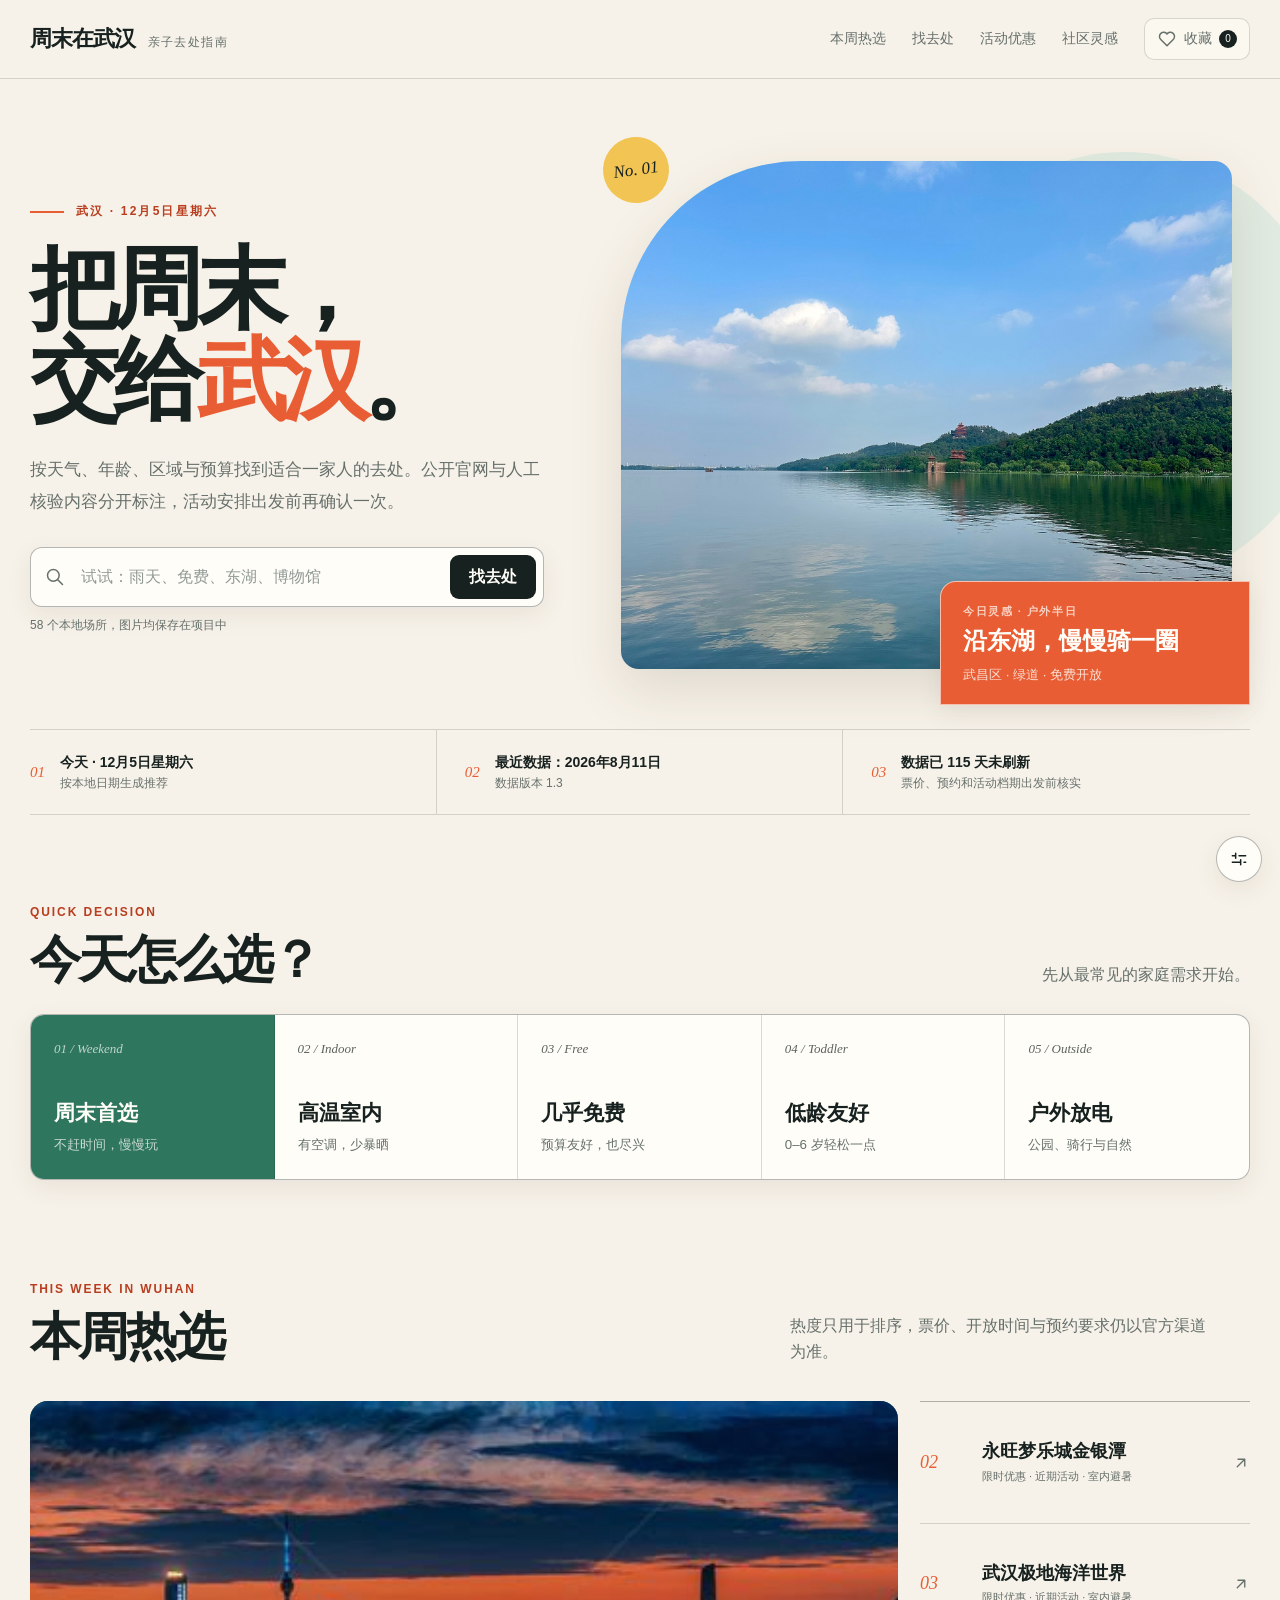
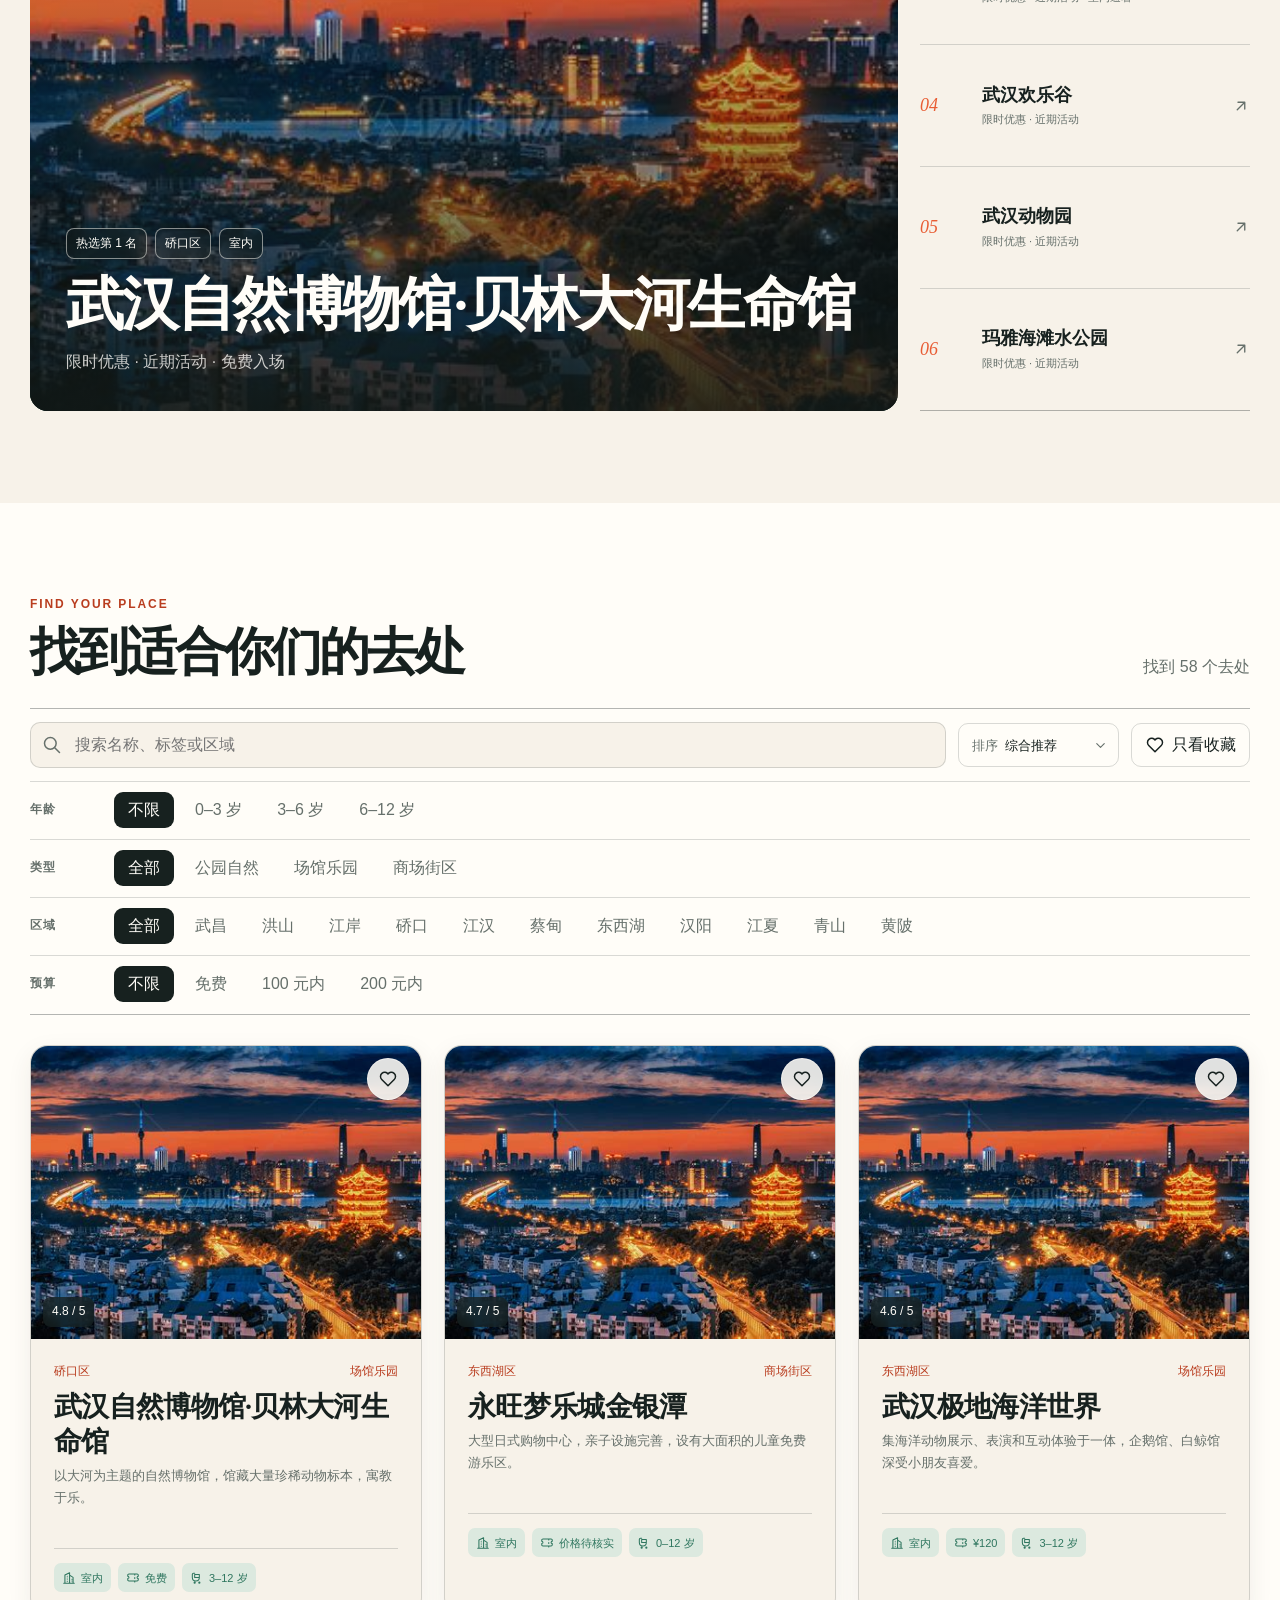
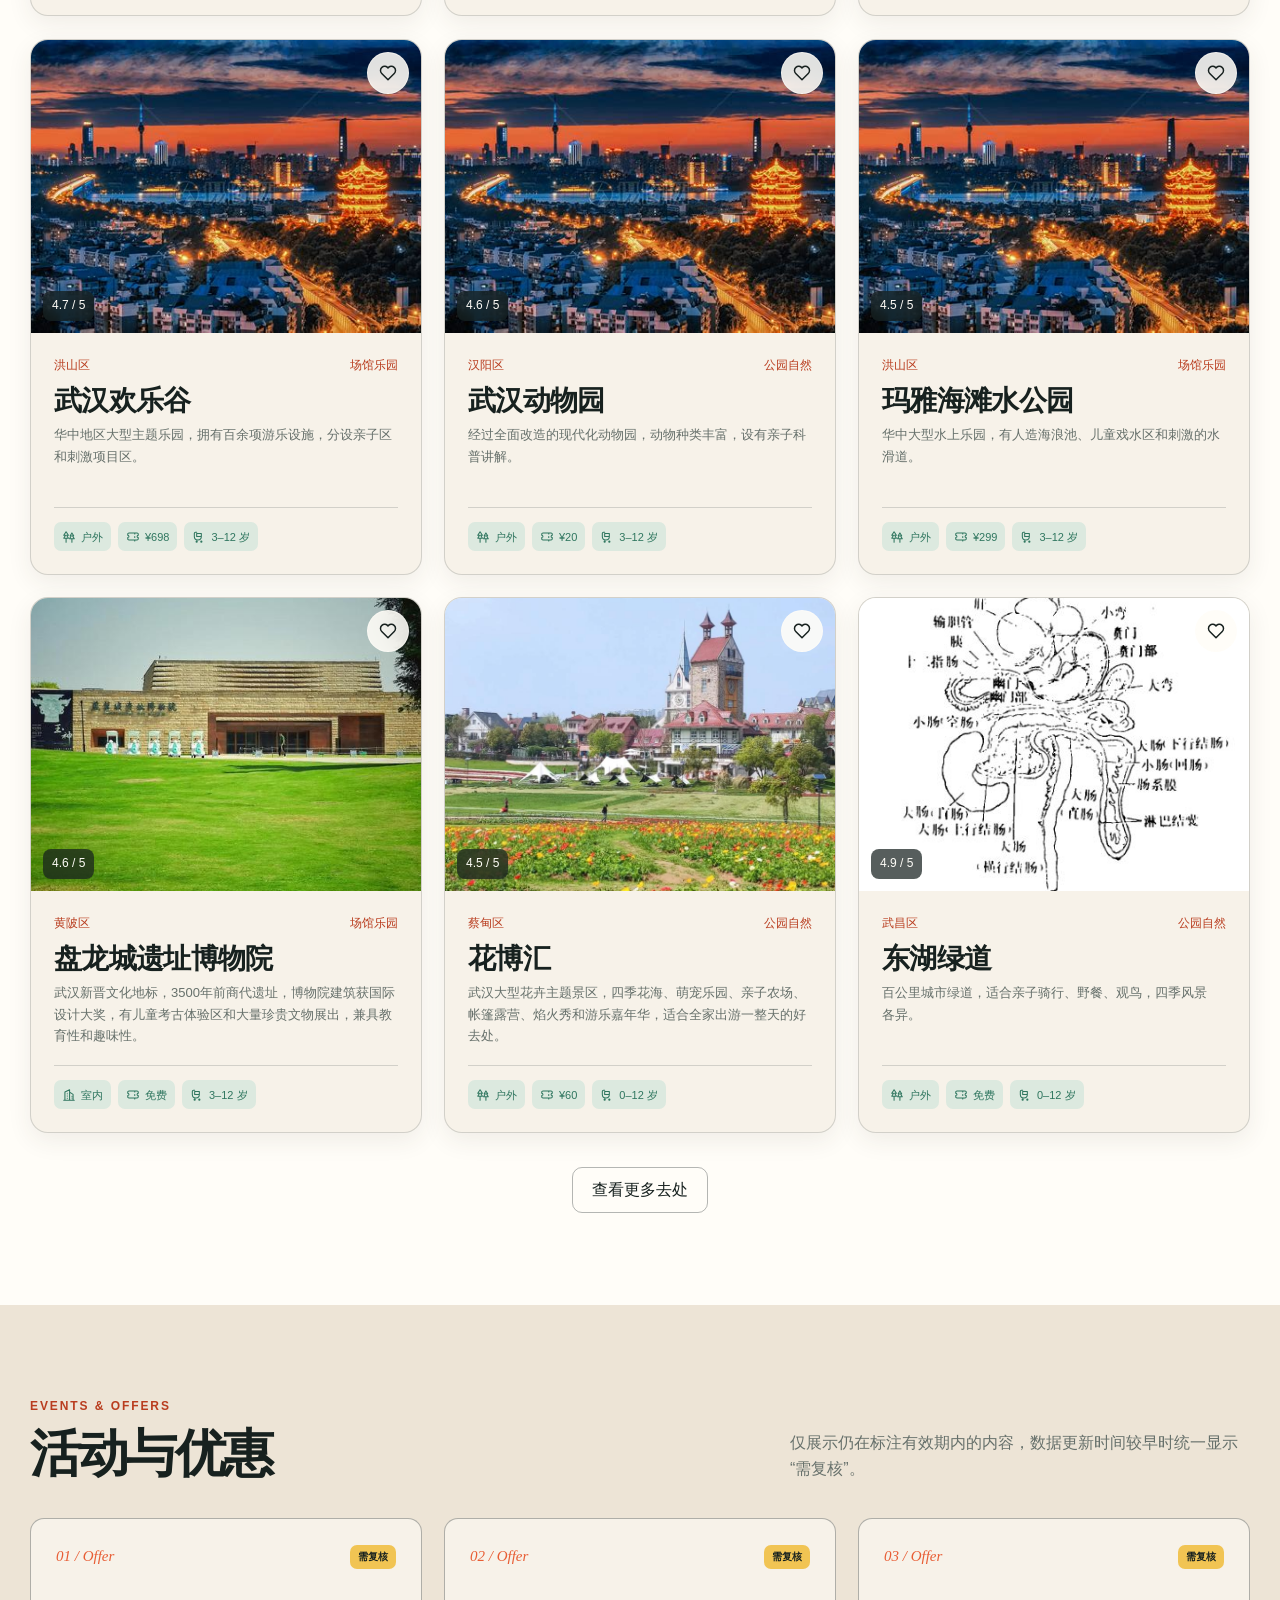
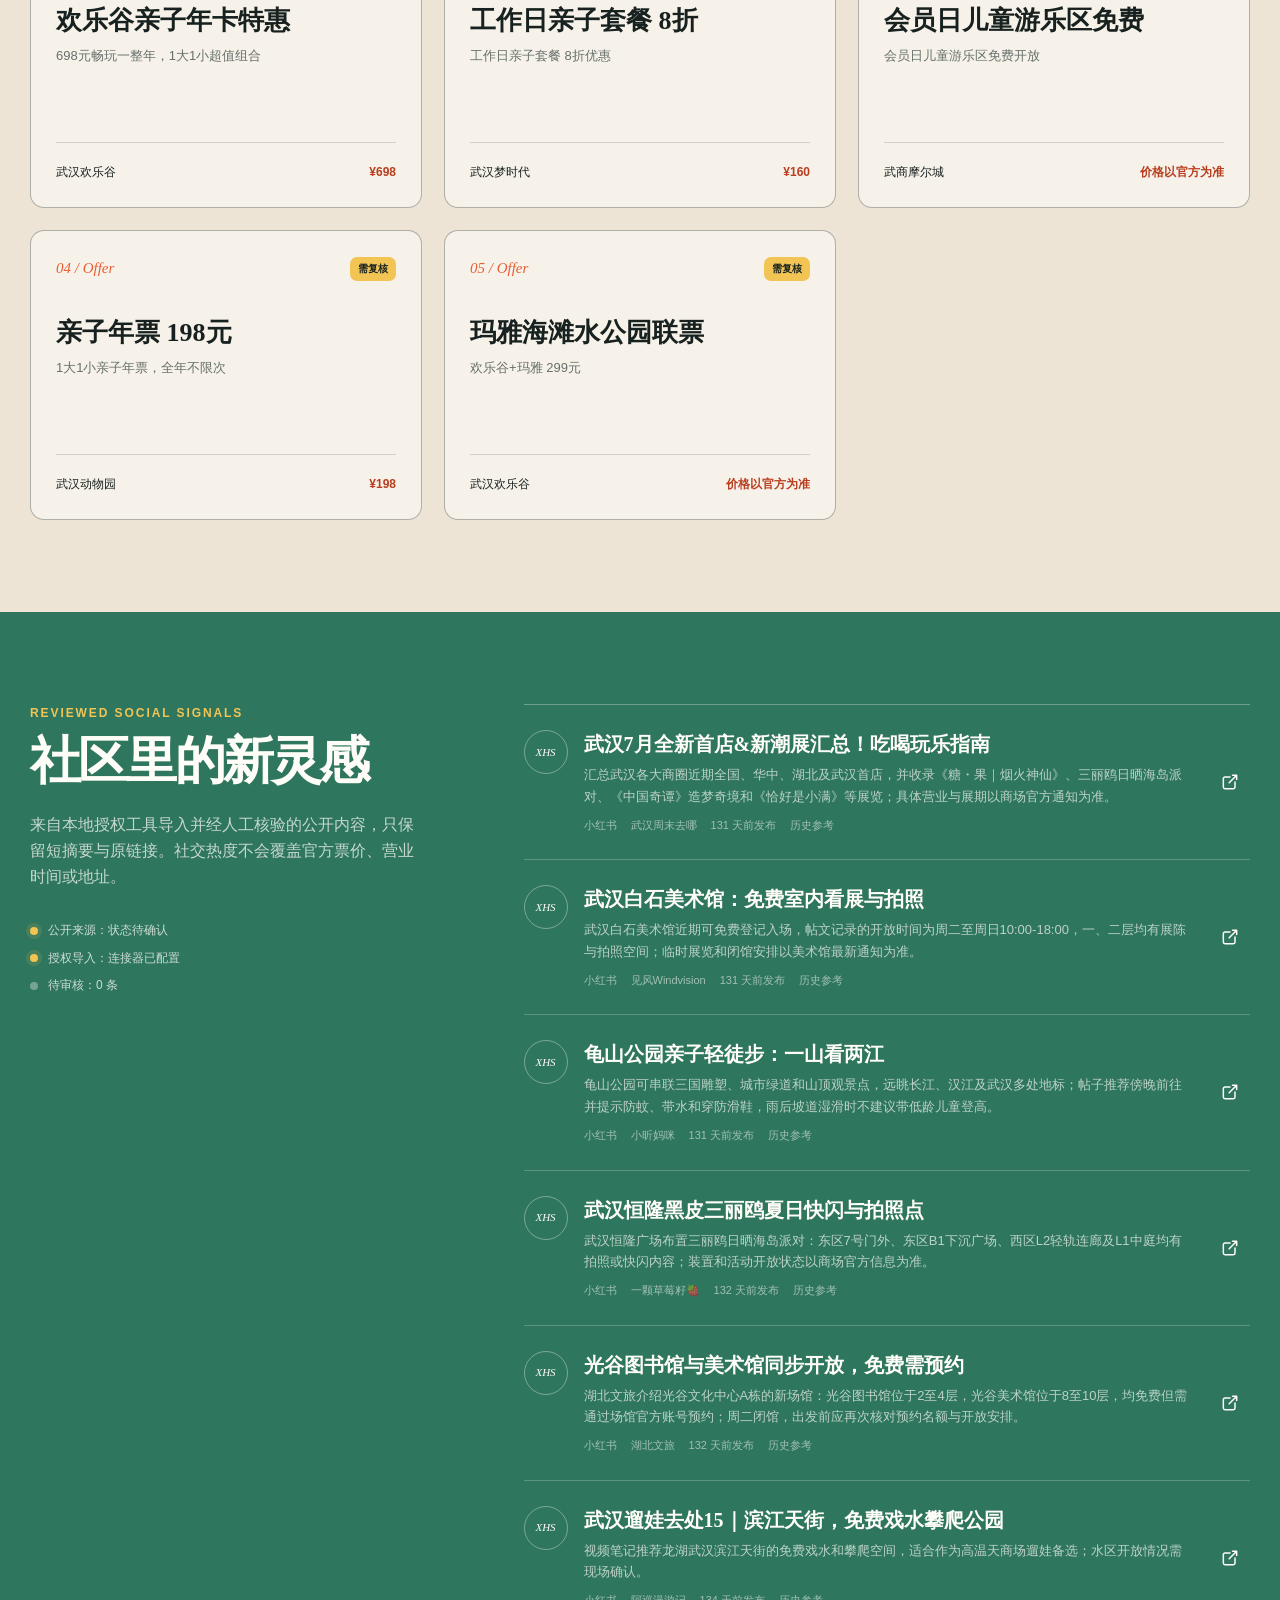
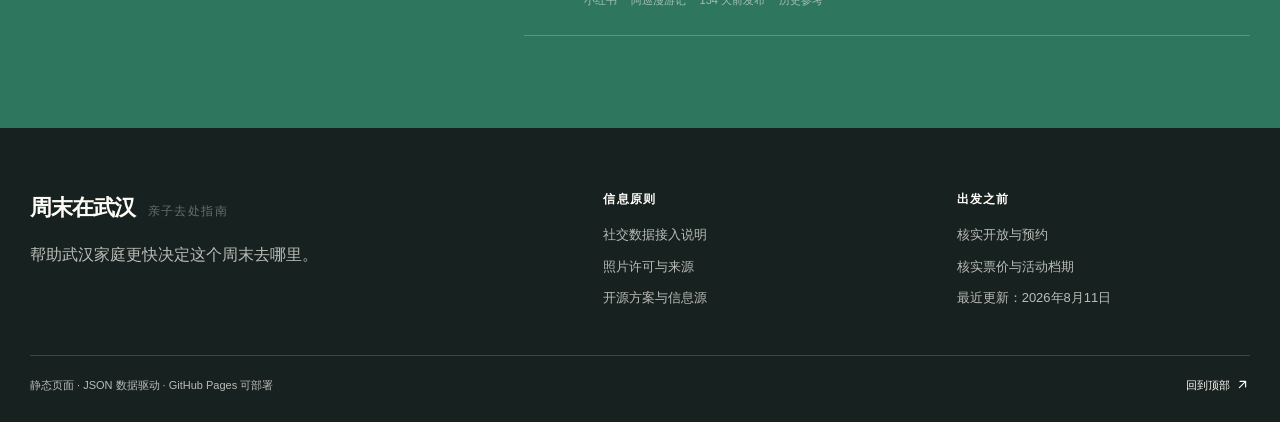
==== index-v2.html @ 482cd6f7 "feat: redesign Wuhan family weekend guide" ====
<!DOCTYPE html>
<html lang="zh-CN">
<head>
  <meta charset="UTF-8">
  <meta name="viewport" content="width=device-width, initial-scale=1.0">
  <meta name="description" content="武汉亲子周末去处指南，按天气、年龄、区域和预算发现适合一家人的公园、博物馆、商场与游乐场。">
  <meta name="theme-color" content="#f7f2e9">
  <title>周末在武汉 · 亲子去处指南</title>
  <link rel="stylesheet" href="css/style-v2.css">
  <link rel="stylesheet" href="css/responsive-v2.css">
</head>
<body>
  <a class="skip-link" href="#main-content">跳到主要内容</a>

  <div class="loading-screen" id="loading-screen" role="status" aria-live="polite">
    <div class="loading-mark" aria-hidden="true"><span></span><span></span><span></span></div>
    <p>正在整理武汉的周末灵感</p>
  </div>

  <header class="site-header" id="top">
    <div class="shell nav-bar">
      <a class="wordmark" href="#top" aria-label="周末在武汉首页">
        <strong>周末在武汉</strong>
        <small>亲子去处指南</small>
      </a>
      <nav class="desktop-nav" aria-label="主导航">
        <a href="#hot">本周热选</a>
        <a href="#discover">找去处</a>
        <a href="#deals">活动优惠</a>
        <a href="#social">社区灵感</a>
        <button class="nav-favorite" id="nav-favorite" type="button">
          <svg class="icon" aria-hidden="true"><use href="assets/tabler-icons.svg#icon-heart"></use></svg>
          收藏 <span id="favorite-count">0</span>
        </button>
      </nav>
      <button class="mobile-menu-button" id="mobile-menu-button" type="button" aria-label="打开导航" aria-expanded="false" aria-controls="mobile-menu">
        <svg class="icon menu-open-icon" aria-hidden="true"><use href="assets/tabler-icons.svg#icon-menu"></use></svg>
        <svg class="icon menu-close-icon" aria-hidden="true"><use href="assets/tabler-icons.svg#icon-x"></use></svg>
      </button>
    </div>
    <nav class="mobile-menu" id="mobile-menu" aria-label="移动端导航">
      <a href="#hot">本周热选</a><a href="#discover">找去处</a><a href="#deals">活动优惠</a><a href="#social">社区灵感</a>
      <button id="mobile-favorite" type="button">只看我的收藏</button>
    </nav>
  </header>

  <main id="main-content">
    <section class="hero-section">
      <div class="shell hero-grid">
        <div class="hero-copy">
          <p class="eyebrow"><span id="hero-date">武汉 · 今天</span></p>
          <h1>把周末，<br>交给<em>武汉</em>。</h1>
          <p class="hero-lede">按天气、年龄、区域与预算找到适合一家人的去处。公开官网与人工核验内容分开标注，活动安排出发前再确认一次。</p>
          <form class="hero-search" id="hero-search" role="search">
            <svg class="icon" aria-hidden="true"><use href="assets/tabler-icons.svg#icon-search"></use></svg>
            <input id="hero-search-input" type="search" aria-label="搜索地点或活动" autocomplete="off" placeholder="试试：雨天、免费、东湖、博物馆">
            <button type="submit">找去处</button>
          </form>
          <p class="search-helper" id="search-helper" role="status" aria-live="polite">58 个本地场所，图片均保存在项目中</p>
        </div>
        <div class="hero-visual">
          <div class="hero-photo"><img src="images/media/east-lake.jpg" alt="东湖湖面与磨山风景"></div>
          <span class="photo-index" aria-hidden="true">No. 01</span>
          <div class="photo-caption">
            <span>今日灵感 · 户外半日</span>
            <strong>沿东湖，慢慢骑一圈</strong>
            <small>武昌区 · 绿道 · 免费开放</small>
          </div>
        </div>
      </div>
      <div class="shell data-status" id="data-status" aria-label="数据状态"></div>
    </section>

    <section class="scene-section" aria-labelledby="scene-title">
      <div class="shell">
        <div class="section-heading compact-heading">
          <div><p class="section-kicker">QUICK DECISION</p><h2 id="scene-title">今天怎么选？</h2></div>
          <p id="scene-description">先从最常见的家庭需求开始。</p>
        </div>
        <div class="scene-rail" id="scene-rail" role="group" aria-label="游玩场景">
          <button class="scene-button active" type="button" data-scene="weekend"><span>01 / Weekend</span><strong>周末首选</strong><small>不赶时间，慢慢玩</small></button>
          <button class="scene-button" type="button" data-scene="indoor"><span>02 / Indoor</span><strong>高温室内</strong><small>有空调，少暴晒</small></button>
          <button class="scene-button" type="button" data-scene="free"><span>03 / Free</span><strong>几乎免费</strong><small>预算友好，也尽兴</small></button>
          <button class="scene-button" type="button" data-scene="toddler"><span>04 / Toddler</span><strong>低龄友好</strong><small>0–6 岁轻松一点</small></button>
          <button class="scene-button" type="button" data-scene="outdoor"><span>05 / Outside</span><strong>户外放电</strong><small>公园、骑行与自然</small></button>
        </div>
      </div>
    </section>

    <section class="section hot-section" id="hot" aria-labelledby="hot-title">
      <div class="shell">
        <div class="section-heading">
          <div><p class="section-kicker">THIS WEEK IN WUHAN</p><h2 id="hot-title">本周热选</h2></div>
          <p>热度只用于排序，票价、开放时间与预约要求仍以官方渠道为准。</p>
        </div>
        <div class="hot-layout">
          <article class="hot-feature" id="hot-feature"></article>
          <div class="hot-ranking" id="hot-ranking" aria-label="热门地点排行"></div>
        </div>
      </div>
    </section>

    <section class="section discover-section" id="discover" aria-labelledby="discover-title">
      <div class="shell">
        <div class="section-heading discover-heading">
          <div><p class="section-kicker">FIND YOUR PLACE</p><h2 id="discover-title">找到适合你们的去处</h2></div>
          <p id="result-summary" aria-live="polite">正在读取场所数据</p>
        </div>
        <div class="filter-workspace">
          <div class="filter-search-row">
            <label class="inline-search">
              <svg class="icon" aria-hidden="true"><use href="assets/tabler-icons.svg#icon-search"></use></svg>
              <span class="sr-only">筛选场所</span>
              <input id="filter-search" type="search" placeholder="搜索名称、标签或区域">
            </label>
            <button class="filter-drawer-button" id="filter-drawer-button" type="button" aria-expanded="false">
              <svg class="icon" aria-hidden="true"><use href="assets/tabler-icons.svg#icon-filter"></use></svg>筛选
            </button>
            <label class="sort-select">排序
              <select id="sort-select"><option value="recommended">综合推荐</option><option value="rating">评分优先</option><option value="price">价格从低到高</option></select>
              <svg class="icon" aria-hidden="true"><use href="assets/tabler-icons.svg#icon-chevron-down"></use></svg>
            </label>
            <button class="favorite-filter" id="favorite-filter" type="button" aria-pressed="false">
              <svg class="icon" aria-hidden="true"><use href="assets/tabler-icons.svg#icon-heart"></use></svg>只看收藏
            </button>
          </div>
          <div class="filter-groups" id="filter-groups">
            <div class="filter-group"><span class="filter-label">年龄</span><div class="chip-row" data-filter="age"><button class="filter-chip active" data-value="all" type="button">不限</button><button class="filter-chip" data-value="0-3" type="button">0–3 岁</button><button class="filter-chip" data-value="3-6" type="button">3–6 岁</button><button class="filter-chip" data-value="6-12" type="button">6–12 岁</button></div></div>
            <div class="filter-group"><span class="filter-label">类型</span><div class="chip-row" data-filter="category"><button class="filter-chip active" data-value="all" type="button">全部</button><button class="filter-chip" data-value="park" type="button">公园自然</button><button class="filter-chip" data-value="playground" type="button">场馆乐园</button><button class="filter-chip" data-value="mall" type="button">商场街区</button></div></div>
            <div class="filter-group"><span class="filter-label">区域</span><div class="chip-row" id="district-filters" data-filter="district"></div></div>
            <div class="filter-group"><span class="filter-label">预算</span><div class="chip-row" data-filter="price"><button class="filter-chip active" data-value="all" type="button">不限</button><button class="filter-chip" data-value="free" type="button">免费</button><button class="filter-chip" data-value="100" type="button">100 元内</button><button class="filter-chip" data-value="200" type="button">200 元内</button></div></div>
          </div>
        </div>
        <div class="place-grid" id="place-grid" aria-live="polite"></div>
        <div class="empty-state hidden" id="empty-state"><span class="empty-index">00</span><h3>暂时没有匹配的去处</h3><p>试试减少筛选条件，或换一个关键词。</p><button id="reset-filters" type="button">清除筛选</button></div>
        <div class="load-more-wrap"><button class="load-more" id="load-more" type="button">查看更多去处</button></div>
      </div>
    </section>

    <section class="section deals-section" id="deals" aria-labelledby="deals-title">
      <div class="shell">
        <div class="section-heading"><div><p class="section-kicker">EVENTS & OFFERS</p><h2 id="deals-title">活动与优惠</h2></div><p>仅展示仍在标注有效期内的内容，数据更新时间较早时统一显示“需复核”。</p></div>
        <div class="deal-grid" id="deal-grid"></div>
      </div>
    </section>

    <section class="section social-section" id="social" aria-labelledby="social-title">
      <div class="shell social-layout">
        <div class="social-intro"><p class="section-kicker">REVIEWED SOCIAL SIGNALS</p><h2 id="social-title">社区里的新灵感</h2><p>来自本地授权工具导入并经人工核验的公开内容，只保留短摘要与原链接。社交热度不会覆盖官方票价、营业时间或地址。</p><div class="pipeline-status" id="pipeline-status"></div></div>
        <div class="social-list" id="social-list"></div>
      </div>
    </section>
  </main>

  <footer class="site-footer" id="sources">
    <div class="shell footer-grid">
      <div><a class="wordmark footer-wordmark" href="#top"><strong>周末在武汉</strong><small>亲子去处指南</small></a><p>帮助武汉家庭更快决定这个周末去哪里。</p></div>
      <div><strong>信息原则</strong><a href="doc/社交媒体数据接入.md">社交数据接入说明</a><a href="data/media_gallery.json">照片许可与来源</a><a href="doc/开源方案与信息源.md">开源方案与信息源</a></div>
      <div><strong>出发之前</strong><span>核实开放与预约</span><span>核实票价与活动档期</span><span id="footer-update">查看最近更新时间</span></div>
    </div>
    <div class="shell footer-bottom"><span>静态页面 · JSON 数据驱动 · GitHub Pages 可部署</span><a href="#top">回到顶部 <svg class="icon" aria-hidden="true"><use href="assets/tabler-icons.svg#icon-arrow-up-right"></use></svg></a></div>
  </footer>

  <dialog class="place-dialog" id="place-dialog" aria-labelledby="dialog-title">
    <button class="dialog-close" id="dialog-close" type="button" aria-label="关闭详情"><svg class="icon" aria-hidden="true"><use href="assets/tabler-icons.svg#icon-x"></use></svg></button>
    <div id="dialog-content"></div>
  </dialog>

  <div class="toast" id="toast" role="status" aria-live="polite"></div>

  <button class="tweaks-toggle" id="tweaks-toggle" type="button" aria-label="打开 Tweaks 设计调节" aria-expanded="false"><svg class="icon" aria-hidden="true"><use href="assets/tabler-icons.svg#icon-adjustments"></use></svg></button>
  <aside class="tweaks-panel" id="tweaks-panel" aria-label="Tweaks">
    <div class="tweaks-head"><strong>Tweaks</strong><button id="tweaks-close" type="button" aria-label="关闭 Tweaks"><svg class="icon" aria-hidden="true"><use href="assets/tabler-icons.svg#icon-x"></use></svg></button></div>
    <label>内容密度<select id="density-select"><option value="airy">舒展</option><option value="compact">紧凑</option></select></label>
    <label>照片色调<select id="photo-select"><option value="natural">自然</option><option value="warm">温暖</option><option value="quiet">克制</option></select></label>
  </aside>

  <script src="js/data-service-v2.js"></script>
  <script src="js/app-v2.js"></script>
</body>
</html>
---- css/style-v2.css ----
:root {
  --paper: #f7f2e9;
  --paper-strong: #ede4d6;
  --ink: #17211f;
  --muted: #66706b;
  --orange: #e85d34;
  --orange-dark: #b93d1f;
  --green: #2f765f;
  --green-soft: #dce9df;
  --sun: #f1c453;
  --white: #fffdf8;
  --line: rgba(23, 33, 31, .16);
  --line-strong: rgba(23, 33, 31, .32);
  --shadow-1: 0 8px 24px rgba(60, 45, 32, .08);
  --shadow-2: 0 20px 54px rgba(60, 45, 32, .13);
  --serif: "STZhongsong", "Songti SC", "Noto Serif CJK SC", serif;
  --sans: "MiSans", "HarmonyOS Sans SC", "PingFang SC", "Microsoft YaHei", sans-serif;
  --ease: cubic-bezier(.2, .7, .2, 1);
  --max: 1220px;
  --card-gap: 22px;
  --section-space: 92px;
}

*, *::before, *::after { box-sizing: border-box; }
html { scroll-behavior: smooth; scroll-padding-top: 92px; }
body { margin: 0; overflow-x: hidden; background: var(--paper); color: var(--ink); font-family: var(--sans); font-size: 16px; line-height: 1.65; -webkit-font-smoothing: antialiased; }
body.menu-open, body.dialog-open { overflow: hidden; }
button, input, select { font: inherit; }
button { color: inherit; }
a { color: inherit; text-decoration: none; }
img { display: block; max-width: 100%; }
svg { display: block; }
:focus-visible { outline: 3px solid rgba(232, 93, 52, .34); outline-offset: 3px; }
.icon { width: 20px; height: 20px; fill: none; stroke: currentColor; stroke-width: 1.8; stroke-linecap: round; stroke-linejoin: round; }
.shell { width: min(calc(100% - 40px), var(--max)); margin-inline: auto; }
.hidden { display: none !important; }
.sr-only { position: absolute; width: 1px; height: 1px; padding: 0; overflow: hidden; clip: rect(0, 0, 0, 0); white-space: nowrap; border: 0; }
.skip-link { position: fixed; top: 10px; left: 10px; z-index: 1000; padding: 10px 14px; border-radius: 8px; background: var(--ink); color: var(--white); transform: translateY(-140%); transition: transform 180ms var(--ease); }
.skip-link:focus { transform: translateY(0); }

.loading-screen { position: fixed; inset: 0; z-index: 900; display: grid; place-content: center; justify-items: center; gap: 18px; background: var(--paper); color: var(--muted); transition: opacity 260ms var(--ease), visibility 260ms var(--ease); }
.loading-screen.is-hidden { opacity: 0; visibility: hidden; pointer-events: none; }
.loading-screen p { margin: 0; font-size: 13px; letter-spacing: .08em; }
.loading-mark { display: flex; align-items: end; gap: 5px; height: 28px; }
.loading-mark span { width: 7px; background: var(--orange); animation: loading-bars 800ms var(--ease) infinite alternate; }
.loading-mark span:nth-child(1) { height: 14px; }
.loading-mark span:nth-child(2) { height: 26px; animation-delay: -250ms; }
.loading-mark span:nth-child(3) { height: 19px; animation-delay: -500ms; }
@keyframes loading-bars { to { height: 8px; opacity: .35; } }

.site-header { position: sticky; top: 0; z-index: 100; border-bottom: 1px solid var(--line); background: rgba(247, 242, 233, .91); backdrop-filter: blur(18px); }
.nav-bar { min-height: 78px; display: flex; align-items: center; justify-content: space-between; gap: 28px; }
.wordmark { display: inline-flex; align-items: baseline; gap: 12px; white-space: nowrap; }
.wordmark strong { font-family: var(--serif); font-size: 22px; letter-spacing: -.04em; }
.wordmark small { color: var(--muted); font-size: 12px; letter-spacing: .12em; }
.desktop-nav { display: flex; align-items: center; gap: 26px; color: var(--muted); font-size: 14px; }
.desktop-nav > a { position: relative; padding-block: 10px; transition: color 180ms var(--ease); }
.desktop-nav > a::after { content: ""; position: absolute; right: 0; bottom: 4px; left: 0; height: 1px; background: var(--orange); transform: scaleX(0); transform-origin: right; transition: transform 180ms var(--ease); }
.desktop-nav > a:hover { color: var(--ink); }
.desktop-nav > a:hover::after { transform: scaleX(1); transform-origin: left; }
.nav-favorite { min-height: 42px; display: inline-flex; align-items: center; gap: 7px; padding: 0 12px; border: 1px solid var(--line); border-radius: 10px; background: rgba(255, 253, 248, .45); cursor: pointer; transition: border-color 180ms var(--ease), background 180ms var(--ease); }
.nav-favorite:hover, .nav-favorite.active { border-color: var(--orange); background: var(--white); color: var(--orange-dark); }
.nav-favorite span { min-width: 18px; height: 18px; display: grid; place-items: center; border-radius: 50%; background: var(--ink); color: var(--white); font-size: 10px; }
.mobile-menu-button { display: none; width: 44px; height: 44px; align-items: center; justify-content: center; border: 1px solid var(--line); border-radius: 10px; background: transparent; cursor: pointer; }
.menu-close-icon { display: none; }
.mobile-menu-button[aria-expanded="true"] .menu-open-icon { display: none; }
.mobile-menu-button[aria-expanded="true"] .menu-close-icon { display: block; }
.mobile-menu { display: none; }

.hero-section { padding: 56px 0 18px; }
.hero-grid { display: grid; grid-template-columns: minmax(0, .9fr) minmax(460px, 1.1fr); gap: clamp(36px, 6vw, 88px); align-items: center; }
.eyebrow { display: flex; align-items: center; gap: 12px; margin: 0 0 22px; color: var(--orange-dark); font-size: 12px; font-weight: 700; letter-spacing: .18em; text-transform: uppercase; }
.eyebrow::before { content: ""; width: 34px; height: 2px; background: var(--orange); }
h1, h2, h3, p { text-wrap: pretty; }
h1 { max-width: 660px; margin: 0; font-family: var(--serif); font-size: clamp(54px, 7vw, 94px); font-weight: 700; line-height: 1.02; letter-spacing: -.075em; text-wrap: balance; }
h1 em { color: var(--orange); font-style: normal; }
.hero-lede { max-width: 540px; margin: 28px 0 30px; color: var(--muted); font-size: 17px; line-height: 1.85; }
.hero-search { max-width: 550px; display: grid; grid-template-columns: 48px 1fr auto; align-items: center; border: 1px solid var(--line-strong); border-radius: 12px; background: var(--white); box-shadow: var(--shadow-1); transition: border-color 180ms var(--ease), box-shadow 180ms var(--ease); }
.hero-search:focus-within { border-color: var(--orange); box-shadow: 0 0 0 4px rgba(232, 93, 52, .1), var(--shadow-1); }
.hero-search > .icon { justify-self: center; color: var(--muted); }
.hero-search input { min-width: 0; height: 58px; border: 0; outline: 0; background: transparent; color: var(--ink); font-size: 16px; }
.hero-search input::placeholder { color: #929a96; }
.hero-search button { height: 44px; margin-right: 7px; padding: 0 19px; border: 0; border-radius: 9px; background: var(--ink); color: var(--white); font-weight: 700; cursor: pointer; transition: background 180ms var(--ease), transform 180ms var(--ease); }
.hero-search button:hover { background: var(--green); }
.hero-search button:active { transform: scale(.97); }
.search-helper { min-height: 22px; margin: 9px 0 0; color: var(--muted); font-size: 12px; }
.hero-visual { position: relative; min-height: 570px; }
.hero-visual::before { content: ""; position: absolute; width: 66%; height: 76%; top: 3%; right: -13%; border-radius: 50%; background: var(--green-soft); opacity: .78; }
.hero-photo { position: absolute; inset: 26px 18px 36px 0; overflow: hidden; border-radius: 180px 18px 18px 18px; background: var(--green-soft); box-shadow: var(--shadow-2); }
.hero-photo img { width: 100%; height: 100%; object-fit: cover; }
.photo-caption { position: absolute; right: 0; bottom: 0; width: min(310px, 72%); padding: 20px 22px 18px; border: 1px solid rgba(255, 253, 248, .62); border-radius: 16px 0 0 0; background: var(--orange); color: var(--white); box-shadow: var(--shadow-1); }
.photo-caption span { display: block; margin-bottom: 4px; color: rgba(255, 253, 248, .72); font-size: 11px; font-weight: 700; letter-spacing: .14em; }
.photo-caption strong { display: block; font-family: var(--serif); font-size: 24px; line-height: 1.35; }
.photo-caption small { display: block; margin-top: 7px; opacity: .82; }
.photo-index { position: absolute; top: 2px; left: -18px; width: 66px; height: 66px; display: grid; place-items: center; border-radius: 50%; background: var(--sun); font-family: Georgia, serif; font-size: 17px; font-style: italic; transform: rotate(-8deg); }

.data-status { margin-top: 24px; display: grid; grid-template-columns: repeat(3, 1fr); border-block: 1px solid var(--line); }
.status-item { min-height: 84px; display: flex; align-items: center; gap: 15px; padding: 14px 28px; border-right: 1px solid var(--line); }
.status-item:first-child { padding-left: 0; }
.status-item:last-child { padding-right: 0; border-right: 0; }
.status-index { color: var(--orange); font-family: Georgia, serif; font-size: 15px; font-style: italic; }
.status-item strong { display: block; font-size: 14px; }
.status-item small { display: block; color: var(--muted); font-size: 12px; }

.scene-section { padding: 70px 0 28px; }
.section { padding: var(--section-space) 0; }
.section-heading { display: flex; align-items: end; justify-content: space-between; gap: 36px; margin-bottom: 36px; }
.section-heading > p { max-width: 460px; margin: 0; color: var(--muted); }
.section-kicker { margin: 0 0 8px; color: var(--orange-dark); font-size: 12px; font-weight: 700; letter-spacing: .16em; }
h2 { margin: 0; font-family: var(--serif); font-size: clamp(36px, 4vw, 54px); line-height: 1.12; letter-spacing: -.055em; }
.compact-heading { margin-bottom: 26px; }
.scene-rail { display: grid; grid-template-columns: repeat(5, 1fr); overflow: hidden; border: 1px solid var(--line-strong); border-radius: 14px; background: var(--white); box-shadow: var(--shadow-1); }
.scene-button { min-width: 0; min-height: 164px; display: flex; flex-direction: column; align-items: flex-start; justify-content: flex-end; padding: 23px; border: 0; border-right: 1px solid var(--line); background: transparent; text-align: left; cursor: pointer; transition: color 200ms var(--ease), background 200ms var(--ease), transform 200ms var(--ease); }
.scene-button:last-child { border-right: 0; }
.scene-button:hover { background: var(--green-soft); }
.scene-button.active { background: var(--green); color: var(--white); }
.scene-button > span { margin-bottom: auto; font-family: Georgia, serif; font-size: 13px; font-style: italic; opacity: .7; }
.scene-button strong { display: block; margin-bottom: 4px; font-family: var(--serif); font-size: 21px; }
.scene-button small { color: var(--muted); }
.scene-button.active small { color: rgba(255, 253, 248, .74); }

.hot-section { padding-top: 72px; }
.hot-layout { display: grid; grid-template-columns: minmax(0, 1.45fr) minmax(330px, .55fr); gap: var(--card-gap); }
.hot-feature { position: relative; min-height: 610px; overflow: hidden; border-radius: 18px; background: var(--green); color: var(--white); cursor: pointer; }
.hot-feature > img { position: absolute; inset: 0; width: 100%; height: 100%; object-fit: cover; transition: transform 450ms var(--ease); }
.hot-feature::after { content: ""; position: absolute; inset: 0; background: linear-gradient(to top, rgba(18, 26, 24, .88), rgba(18, 26, 24, .05) 72%); }
.hot-feature:hover > img { transform: scale(1.026); }
.hot-feature-content { position: absolute; z-index: 2; right: 0; bottom: 0; left: 0; padding: 36px; }
.hot-badges { display: flex; flex-wrap: wrap; gap: 8px; margin-bottom: 14px; }
.image-badge { padding: 5px 9px; border: 1px solid rgba(255, 253, 248, .5); border-radius: 8px; background: rgba(23, 33, 31, .3); backdrop-filter: blur(8px); font-size: 12px; }
.hot-feature h3 { margin: 0; font-family: var(--serif); font-size: clamp(38px, 4.5vw, 58px); line-height: 1.12; letter-spacing: -.045em; }
.hot-feature p { max-width: 650px; margin: 11px 0 0; color: rgba(255, 253, 248, .78); }
.hot-ranking { display: grid; grid-template-rows: repeat(5, 1fr); border-block: 1px solid var(--line-strong); }
.rank-item { display: grid; grid-template-columns: 48px 1fr auto; align-items: center; gap: 14px; padding: 15px 0; border-bottom: 1px solid var(--line); cursor: pointer; transition: color 180ms var(--ease), padding 180ms var(--ease); }
.rank-item:last-child { border-bottom: 0; }
.rank-item:hover { padding-left: 8px; color: var(--orange-dark); }
.rank-no { color: var(--orange); font-family: Georgia, serif; font-size: 18px; font-style: italic; }
.rank-copy strong { display: block; font-family: var(--serif); font-size: 18px; line-height: 1.3; }
.rank-copy small { display: block; margin-top: 3px; color: var(--muted); font-size: 11px; }
.rank-item .icon { width: 18px; height: 18px; color: var(--muted); }

.discover-section { background: var(--white); }
.discover-heading { margin-bottom: 28px; }
.filter-workspace { position: relative; z-index: 3; margin-bottom: 30px; border-block: 1px solid var(--line-strong); }
.filter-search-row { min-height: 72px; display: flex; align-items: center; gap: 12px; }
.inline-search { flex: 1; min-width: 220px; display: grid; grid-template-columns: 42px 1fr; align-items: center; border: 1px solid var(--line); border-radius: 10px; background: var(--paper); }
.inline-search .icon { justify-self: center; color: var(--muted); }
.inline-search input { min-width: 0; height: 44px; border: 0; outline: 0; background: transparent; }
.sort-select { position: relative; min-height: 44px; display: flex; align-items: center; gap: 7px; padding-left: 13px; border: 1px solid var(--line); border-radius: 10px; color: var(--muted); font-size: 13px; }
.sort-select select { height: 42px; padding: 0 35px 0 0; border: 0; outline: 0; appearance: none; background: transparent; color: var(--ink); cursor: pointer; }
.sort-select .icon { position: absolute; right: 10px; width: 15px; height: 15px; pointer-events: none; }
.favorite-filter, .filter-drawer-button { min-height: 44px; display: inline-flex; align-items: center; gap: 7px; padding: 0 13px; border: 1px solid var(--line); border-radius: 10px; background: transparent; cursor: pointer; transition: background 180ms var(--ease), border-color 180ms var(--ease); }
.favorite-filter:hover, .favorite-filter.active { border-color: var(--orange); background: var(--paper); color: var(--orange-dark); }
.filter-drawer-button { display: none; }
.filter-groups { border-top: 1px solid var(--line); }
.filter-group { min-height: 58px; display: grid; grid-template-columns: 72px 1fr; align-items: start; gap: 12px; padding: 10px 0; border-bottom: 1px solid var(--line); }
.filter-group:last-child { border-bottom: 0; }
.filter-label { padding-top: 8px; color: var(--muted); font-size: 12px; font-weight: 700; letter-spacing: .08em; }
.chip-row { display: flex; flex-wrap: wrap; gap: 7px; }
.filter-chip { min-height: 36px; padding: 0 13px; border: 1px solid transparent; border-radius: 9px; background: transparent; color: var(--muted); cursor: pointer; transition: border-color 160ms var(--ease), background 160ms var(--ease), color 160ms var(--ease); }
.filter-chip:hover { border-color: var(--line-strong); color: var(--ink); }
.filter-chip.active { background: var(--ink); color: var(--white); }

.place-grid { display: grid; grid-template-columns: repeat(3, minmax(0, 1fr)); gap: var(--card-gap); }
.place-card { container-type: inline-size; position: relative; overflow: hidden; border: 1px solid var(--line); border-radius: 18px; background: var(--paper); box-shadow: var(--shadow-1); cursor: pointer; transition: transform 220ms var(--ease), box-shadow 220ms var(--ease); animation: card-in 420ms var(--ease) both; }
.place-card:hover { transform: translateY(-5px); box-shadow: var(--shadow-2); }
.place-image { position: relative; aspect-ratio: 4 / 3; overflow: hidden; background: var(--green-soft); }
.place-image img { width: 100%; height: 100%; object-fit: cover; transition: transform 420ms var(--ease), filter 220ms var(--ease); }
.place-card:hover .place-image img { transform: scale(1.035); }
.favorite-button { position: absolute; z-index: 2; top: 12px; right: 12px; width: 42px; height: 42px; display: grid; place-items: center; border: 1px solid rgba(255, 253, 248, .58); border-radius: 50%; background: rgba(255, 253, 248, .88); color: var(--ink); backdrop-filter: blur(10px); cursor: pointer; transition: color 180ms var(--ease), transform 180ms var(--ease), background 180ms var(--ease); }
.favorite-button:hover { transform: scale(1.08); color: var(--orange); }
.favorite-button.active { background: var(--orange); color: var(--white); }
.favorite-button.active .icon { fill: currentColor; }
.rating-badge { position: absolute; left: 12px; bottom: 12px; padding: 5px 9px; border-radius: 8px; background: rgba(23, 33, 31, .72); color: var(--white); font-size: 12px; backdrop-filter: blur(8px); }
.place-card-body { padding: 20px; }
.place-meta { display: flex; justify-content: space-between; gap: 12px; color: var(--orange-dark); font-size: 12px; }
.place-card h3 { margin: 8px 0 6px; font-family: var(--serif); font-size: 25px; line-height: 1.25; letter-spacing: -.025em; }
.place-card-description { min-height: 68px; margin: 0; display: -webkit-box; overflow: hidden; -webkit-box-orient: vertical; -webkit-line-clamp: 3; color: var(--muted); font-size: 13px; }
.place-facts { display: flex; flex-wrap: wrap; gap: 7px; margin-top: 15px; padding-top: 14px; border-top: 1px solid var(--line); }
.fact-chip { min-height: 29px; display: inline-flex; align-items: center; gap: 5px; padding: 0 8px; border-radius: 7px; background: var(--green-soft); color: var(--green); font-size: 11px; }
.fact-chip .icon { width: 14px; height: 14px; }
@keyframes card-in { from { opacity: 0; transform: translateY(14px); } }
@container (min-width: 390px) { .place-card-body { padding: 23px; } .place-card h3 { font-size: 28px; } }

.empty-state { padding: 64px 20px; text-align: center; }
.empty-index { color: var(--orange); font-family: Georgia, serif; font-size: 42px; font-style: italic; }
.empty-state h3 { margin: 8px 0 4px; font-family: var(--serif); font-size: 28px; }
.empty-state p { margin: 0 0 18px; color: var(--muted); }
.empty-state button, .load-more { min-height: 46px; padding: 0 19px; border: 1px solid var(--line-strong); border-radius: 10px; background: transparent; cursor: pointer; transition: background 180ms var(--ease), color 180ms var(--ease); }
.empty-state button:hover, .load-more:hover { background: var(--ink); color: var(--white); }
.load-more-wrap { display: flex; justify-content: center; margin-top: 34px; }

.deals-section { background: var(--paper-strong); }
.deal-grid { display: grid; grid-template-columns: repeat(3, minmax(0, 1fr)); gap: var(--card-gap); }
.deal-card { min-height: 290px; display: flex; flex-direction: column; padding: 25px; border: 1px solid var(--line-strong); border-radius: 14px; background: var(--paper); transition: transform 220ms var(--ease), background 220ms var(--ease); }
.deal-card:hover { transform: translateY(-4px); background: var(--white); }
.deal-card-head { display: flex; align-items: center; justify-content: space-between; gap: 12px; }
.deal-number { color: var(--orange); font-family: Georgia, serif; font-size: 15px; font-style: italic; }
.verify-badge { padding: 4px 8px; border-radius: 7px; background: var(--sun); color: var(--ink); font-size: 10px; font-weight: 700; }
.deal-card h3 { margin: 35px 0 7px; font-family: var(--serif); font-size: 26px; line-height: 1.3; }
.deal-card p { margin: 0; color: var(--muted); font-size: 13px; }
.deal-card-footer { margin-top: auto; padding-top: 20px; display: flex; justify-content: space-between; gap: 14px; border-top: 1px solid var(--line); font-size: 12px; }
.deal-card-footer strong { color: var(--orange-dark); }

.social-section { background: var(--green); color: var(--white); }
.social-layout { display: grid; grid-template-columns: minmax(280px, .7fr) minmax(0, 1.3fr); gap: clamp(50px, 8vw, 110px); }
.social-intro { position: sticky; top: 112px; align-self: start; }
.social-intro .section-kicker { color: var(--sun); }
.social-intro > p:not(.section-kicker) { margin: 22px 0; color: rgba(255, 253, 248, .72); }
.pipeline-status { display: grid; gap: 8px; margin-top: 30px; }
.pipeline-item { display: flex; align-items: center; gap: 10px; color: rgba(255, 253, 248, .76); font-size: 12px; }
.pipeline-dot { width: 8px; height: 8px; border-radius: 50%; background: var(--sun); box-shadow: 0 0 0 4px rgba(241, 196, 83, .13); }
.pipeline-item.muted .pipeline-dot { background: rgba(255, 253, 248, .34); box-shadow: none; }
.social-list { border-top: 1px solid rgba(255, 253, 248, .3); }
.social-card { display: grid; grid-template-columns: 44px 1fr auto; gap: 16px; padding: 25px 0; border-bottom: 1px solid rgba(255, 253, 248, .22); transition: padding 180ms var(--ease); }
.social-card:hover { padding-left: 8px; }
.social-platform { width: 44px; height: 44px; display: grid; place-items: center; border: 1px solid rgba(255, 253, 248, .36); border-radius: 50%; font-family: Georgia, serif; font-size: 11px; font-style: italic; }
.social-copy h3 { margin: 0 0 6px; font-family: var(--serif); font-size: 20px; line-height: 1.4; }
.social-copy p { margin: 0; display: -webkit-box; overflow: hidden; -webkit-box-orient: vertical; -webkit-line-clamp: 2; color: rgba(255, 253, 248, .68); font-size: 13px; }
.social-meta { margin-top: 9px; display: flex; flex-wrap: wrap; gap: 8px 14px; color: rgba(255, 253, 248, .55); font-size: 11px; }
.social-link { align-self: center; width: 40px; height: 40px; display: grid; place-items: center; border-radius: 50%; transition: color 180ms var(--ease), background 180ms var(--ease); }
.social-link:hover { background: var(--white); color: var(--green); }

.site-footer { padding: 62px 0 28px; background: var(--ink); color: rgba(255, 253, 248, .7); }
.footer-grid { display: grid; grid-template-columns: 1.4fr repeat(2, .8fr); gap: 60px; }
.footer-wordmark { color: var(--white); }
.footer-grid p { max-width: 320px; margin: 16px 0 0; }
.footer-grid > div:not(:first-child) { display: flex; flex-direction: column; gap: 10px; font-size: 13px; }
.footer-grid > div > strong { margin-bottom: 5px; color: var(--white); font-size: 12px; letter-spacing: .1em; }
.footer-grid a:hover { color: var(--white); }
.footer-bottom { margin-top: 46px; padding-top: 20px; display: flex; justify-content: space-between; gap: 20px; border-top: 1px solid rgba(255, 253, 248, .16); font-size: 11px; }
.footer-bottom a { display: inline-flex; align-items: center; gap: 5px; color: var(--white); }
.footer-bottom .icon { width: 15px; height: 15px; }

.place-dialog { width: min(940px, calc(100% - 30px)); max-height: min(90vh, 860px); padding: 0; overflow: auto; border: 0; border-radius: 18px; background: var(--paper); color: var(--ink); box-shadow: 0 32px 90px rgba(23, 33, 31, .34); }
.place-dialog::backdrop { background: rgba(23, 33, 31, .68); backdrop-filter: blur(5px); }
.dialog-close { position: sticky; z-index: 5; top: 14px; float: right; width: 44px; height: 44px; display: grid; place-items: center; margin: 14px 14px -58px 0; border: 1px solid rgba(255, 253, 248, .55); border-radius: 50%; background: rgba(255, 253, 248, .9); cursor: pointer; backdrop-filter: blur(8px); }
.dialog-hero { position: relative; min-height: 400px; overflow: hidden; background: var(--green-soft); }
.dialog-hero img { width: 100%; height: 100%; position: absolute; inset: 0; object-fit: cover; }
.dialog-hero::after { content: ""; position: absolute; inset: 0; background: linear-gradient(to top, rgba(23, 33, 31, .8), transparent 65%); }
.dialog-title-block { position: absolute; z-index: 2; right: 0; bottom: 0; left: 0; padding: 32px; color: var(--white); }
.dialog-title-block span { font-size: 12px; opacity: .78; }
.dialog-title-block h2 { margin-top: 6px; font-size: clamp(36px, 6vw, 58px); }
.dialog-body { display: grid; grid-template-columns: 1fr 320px; gap: 38px; padding: 34px; }
.dialog-description { margin: 0 0 24px; color: var(--muted); font-size: 16px; }
.dialog-tags { display: flex; flex-wrap: wrap; gap: 7px; }
.dialog-tag { padding: 5px 9px; border-radius: 7px; background: var(--green-soft); color: var(--green); font-size: 11px; }
.detail-list { display: grid; gap: 1px; overflow: hidden; border: 1px solid var(--line); border-radius: 12px; background: var(--line); }
.detail-row { display: grid; grid-template-columns: 28px 1fr; gap: 9px; padding: 13px; background: var(--white); }
.detail-row .icon { width: 18px; height: 18px; color: var(--orange-dark); }
.detail-row strong { display: block; margin-bottom: 2px; font-size: 11px; color: var(--muted); }
.detail-row span { display: block; font-size: 13px; }
.dialog-actions { display: flex; gap: 9px; margin-top: 14px; }
.dialog-actions a, .dialog-actions button { flex: 1; min-height: 46px; display: inline-flex; align-items: center; justify-content: center; gap: 7px; border: 1px solid var(--line-strong); border-radius: 10px; background: transparent; cursor: pointer; }
.dialog-actions a { background: var(--ink); color: var(--white); }

.toast { position: fixed; z-index: 400; left: 50%; bottom: 28px; max-width: min(420px, calc(100% - 30px)); padding: 11px 16px; border-radius: 10px; background: var(--ink); color: var(--white); box-shadow: var(--shadow-2); font-size: 13px; opacity: 0; transform: translate(-50%, 18px); pointer-events: none; transition: opacity 180ms var(--ease), transform 180ms var(--ease); }
.toast.show { opacity: 1; transform: translate(-50%, 0); }

.tweaks-toggle { position: fixed; z-index: 180; right: 18px; bottom: 18px; width: 46px; height: 46px; display: grid; place-items: center; border: 1px solid var(--line-strong); border-radius: 50%; background: var(--white); box-shadow: var(--shadow-1); cursor: pointer; }
.tweaks-panel { position: fixed; z-index: 190; right: 18px; bottom: 74px; width: 250px; padding: 16px; border: 1px solid var(--line-strong); border-radius: 14px; background: var(--white); box-shadow: var(--shadow-2); opacity: 0; visibility: hidden; transform: translateY(10px); transition: opacity 180ms var(--ease), visibility 180ms var(--ease), transform 180ms var(--ease); }
.tweaks-panel.open { opacity: 1; visibility: visible; transform: translateY(0); }
.tweaks-head { display: flex; align-items: center; justify-content: space-between; margin-bottom: 14px; }
.tweaks-head strong { font-family: Georgia, serif; font-size: 14px; font-style: italic; }
.tweaks-head button { width: 34px; height: 34px; display: grid; place-items: center; border: 0; background: transparent; cursor: pointer; }
.tweaks-head .icon { width: 17px; height: 17px; }
.tweaks-panel label { display: grid; grid-template-columns: 1fr 100px; align-items: center; gap: 10px; padding: 9px 0; border-top: 1px solid var(--line); color: var(--muted); font-size: 12px; }
.tweaks-panel select { height: 34px; border: 1px solid var(--line); border-radius: 8px; background: var(--paper); color: var(--ink); }
body.density-compact { --card-gap: 14px; --section-space: 72px; }
body.density-compact .place-card-body { padding: 15px; }
body.photo-warm img { filter: saturate(1.05) sepia(.09) contrast(.98); }
body.photo-quiet img { filter: saturate(.66) contrast(1.03); }

.error-panel { grid-column: 1 / -1; padding: 52px 20px; border: 1px solid var(--line); border-radius: 14px; text-align: center; }
.error-panel h3 { margin: 0 0 6px; font-family: var(--serif); font-size: 28px; }
.error-panel p { margin: 0 0 18px; color: var(--muted); }
.error-panel button { min-height: 44px; display: inline-flex; align-items: center; gap: 7px; padding: 0 16px; border: 1px solid var(--line-strong); border-radius: 9px; background: transparent; cursor: pointer; }
.skeleton-card { min-height: 430px; border-radius: 18px; background: linear-gradient(100deg, var(--paper-strong) 20%, var(--white) 38%, var(--paper-strong) 56%); background-size: 220% 100%; animation: skeleton 1.2s linear infinite; }
@keyframes skeleton { to { background-position-x: -220%; } }

@media (prefers-reduced-motion: reduce) {
  *, *::before, *::after { scroll-behavior: auto !important; animation-duration: .01ms !important; animation-iteration-count: 1 !important; transition-duration: .01ms !important; }
}
---- css/responsive-v2.css ----
@media (max-width: 1080px) {
  .hero-grid { grid-template-columns: minmax(0, .95fr) minmax(420px, 1.05fr); gap: 44px; }
  .scene-rail { grid-template-columns: repeat(5, minmax(190px, 1fr)); overflow-x: auto; scroll-snap-type: x mandatory; }
  .scene-button { scroll-snap-align: start; }
  .place-grid { grid-template-columns: repeat(2, minmax(0, 1fr)); }
  .deal-grid { grid-template-columns: repeat(2, minmax(0, 1fr)); }
}

@media (max-width: 920px) {
  :root { --section-space: 76px; }
  .desktop-nav { display: none; }
  .mobile-menu-button { display: inline-flex; }
  .mobile-menu { position: fixed; top: 79px; right: 0; left: 0; z-index: 95; display: grid; gap: 0; padding: 10px 20px 18px; border-bottom: 1px solid var(--line-strong); background: var(--paper); opacity: 0; visibility: hidden; transform: translateY(-12px); transition: opacity 180ms var(--ease), visibility 180ms var(--ease), transform 180ms var(--ease); }
  .mobile-menu.open { opacity: 1; visibility: visible; transform: translateY(0); }
  .mobile-menu a, .mobile-menu button { min-height: 48px; display: flex; align-items: center; border: 0; border-bottom: 1px solid var(--line); background: transparent; text-align: left; cursor: pointer; }
  .hero-section { padding-top: 38px; }
  .hero-grid { grid-template-columns: 1fr; gap: 34px; }
  .hero-copy { max-width: 720px; }
  .hero-visual { min-height: 510px; }
  .data-status { grid-template-columns: 1fr; }
  .status-item, .status-item:first-child, .status-item:last-child { padding: 14px 0; border-right: 0; border-bottom: 1px solid var(--line); }
  .status-item:last-child { border-bottom: 0; }
  .hot-layout { grid-template-columns: 1fr; }
  .hot-feature { min-height: 560px; }
  .hot-ranking { grid-template-rows: none; }
  .rank-item { min-height: 92px; }
  .social-layout { grid-template-columns: 1fr; gap: 44px; }
  .social-intro { position: static; }
  .dialog-body { grid-template-columns: 1fr; }
}

@media (max-width: 760px) {
  .section-heading { display: block; }
  .section-heading > p { margin-top: 13px; font-size: 14px; }
  .filter-search-row { flex-wrap: wrap; padding: 12px 0; }
  .inline-search { flex-basis: calc(100% - 108px); }
  .filter-drawer-button { display: inline-flex; width: 96px; justify-content: center; }
  .sort-select { flex: 1; }
  .favorite-filter { flex: 1; justify-content: center; }
  .filter-groups { display: none; }
  .filter-groups.open { display: block; }
  .filter-group { grid-template-columns: 58px 1fr; }
  .place-grid { grid-template-columns: 1fr; }
  .place-card { display: grid; grid-template-columns: minmax(220px, .9fr) minmax(0, 1.1fr); }
  .place-image { aspect-ratio: auto; min-height: 100%; }
  .place-card-description { min-height: 63px; -webkit-line-clamp: 3; }
  .deal-grid { grid-template-columns: 1fr; }
  .footer-grid { grid-template-columns: 1fr 1fr; }
  .footer-grid > div:first-child { grid-column: 1 / -1; }
}

@media (max-width: 600px) {
  :root { --section-space: 66px; --card-gap: 16px; }
  html { scroll-padding-top: 78px; }
  .shell { width: min(calc(100% - 28px), var(--max)); }
  .nav-bar { min-height: 68px; }
  .wordmark strong { font-size: 19px; }
  .wordmark small { display: none; }
  .mobile-menu { top: 69px; }
  .hero-section { padding-top: 30px; }
  h1 { font-size: clamp(48px, 16vw, 68px); }
  .hero-lede { margin-top: 20px; font-size: 15px; }
  .hero-search { grid-template-columns: 42px 1fr; }
  .hero-search input { height: 54px; }
  .hero-search button { grid-column: 1 / -1; width: calc(100% - 12px); height: 44px; margin: 0 6px 6px; }
  .hero-visual { min-height: 390px; }
  .hero-photo { inset: 18px 5px 30px 0; border-radius: 110px 16px 16px 16px; }
  .photo-index { left: -7px; width: 54px; height: 54px; }
  .photo-caption { width: 78%; padding: 15px 16px; }
  .photo-caption strong { font-size: 20px; }
  .scene-section { padding-top: 58px; }
  .scene-rail { grid-template-columns: repeat(5, 77%); }
  .scene-button { min-height: 150px; }
  .hot-feature { min-height: 500px; }
  .hot-feature-content { padding: 24px; }
  .hot-feature h3 { font-size: 38px; }
  .rank-item { grid-template-columns: 40px 1fr auto; }
  .filter-search-row { display: grid; grid-template-columns: 1fr 96px; }
  .inline-search { min-width: 0; }
  .sort-select, .favorite-filter { width: auto; }
  .place-card { display: block; }
  .place-image { aspect-ratio: 4 / 3; min-height: 0; }
  .place-card-description { min-height: 0; }
  .deal-card { min-height: 270px; }
  .social-card { grid-template-columns: 38px 1fr auto; gap: 12px; }
  .social-platform { width: 38px; height: 38px; }
  .social-copy h3 { font-size: 18px; }
  .footer-grid { grid-template-columns: 1fr; gap: 32px; }
  .footer-grid > div:first-child { grid-column: auto; }
  .footer-bottom { display: block; }
  .footer-bottom a { margin-top: 10px; }
  .dialog-hero { min-height: 330px; }
  .dialog-title-block { padding: 23px; }
  .dialog-body { padding: 24px; }
  .dialog-actions { flex-direction: column; }
  .tweaks-toggle { right: 12px; bottom: 12px; }
  .tweaks-panel { right: 12px; bottom: 66px; }
}

@media (max-width: 390px) {
  .filter-search-row { grid-template-columns: 1fr; }
  .filter-drawer-button, .sort-select, .favorite-filter { width: 100%; }
  .filter-drawer-button, .favorite-filter { justify-content: center; }
  .scene-rail { grid-template-columns: repeat(5, 84%); }
}
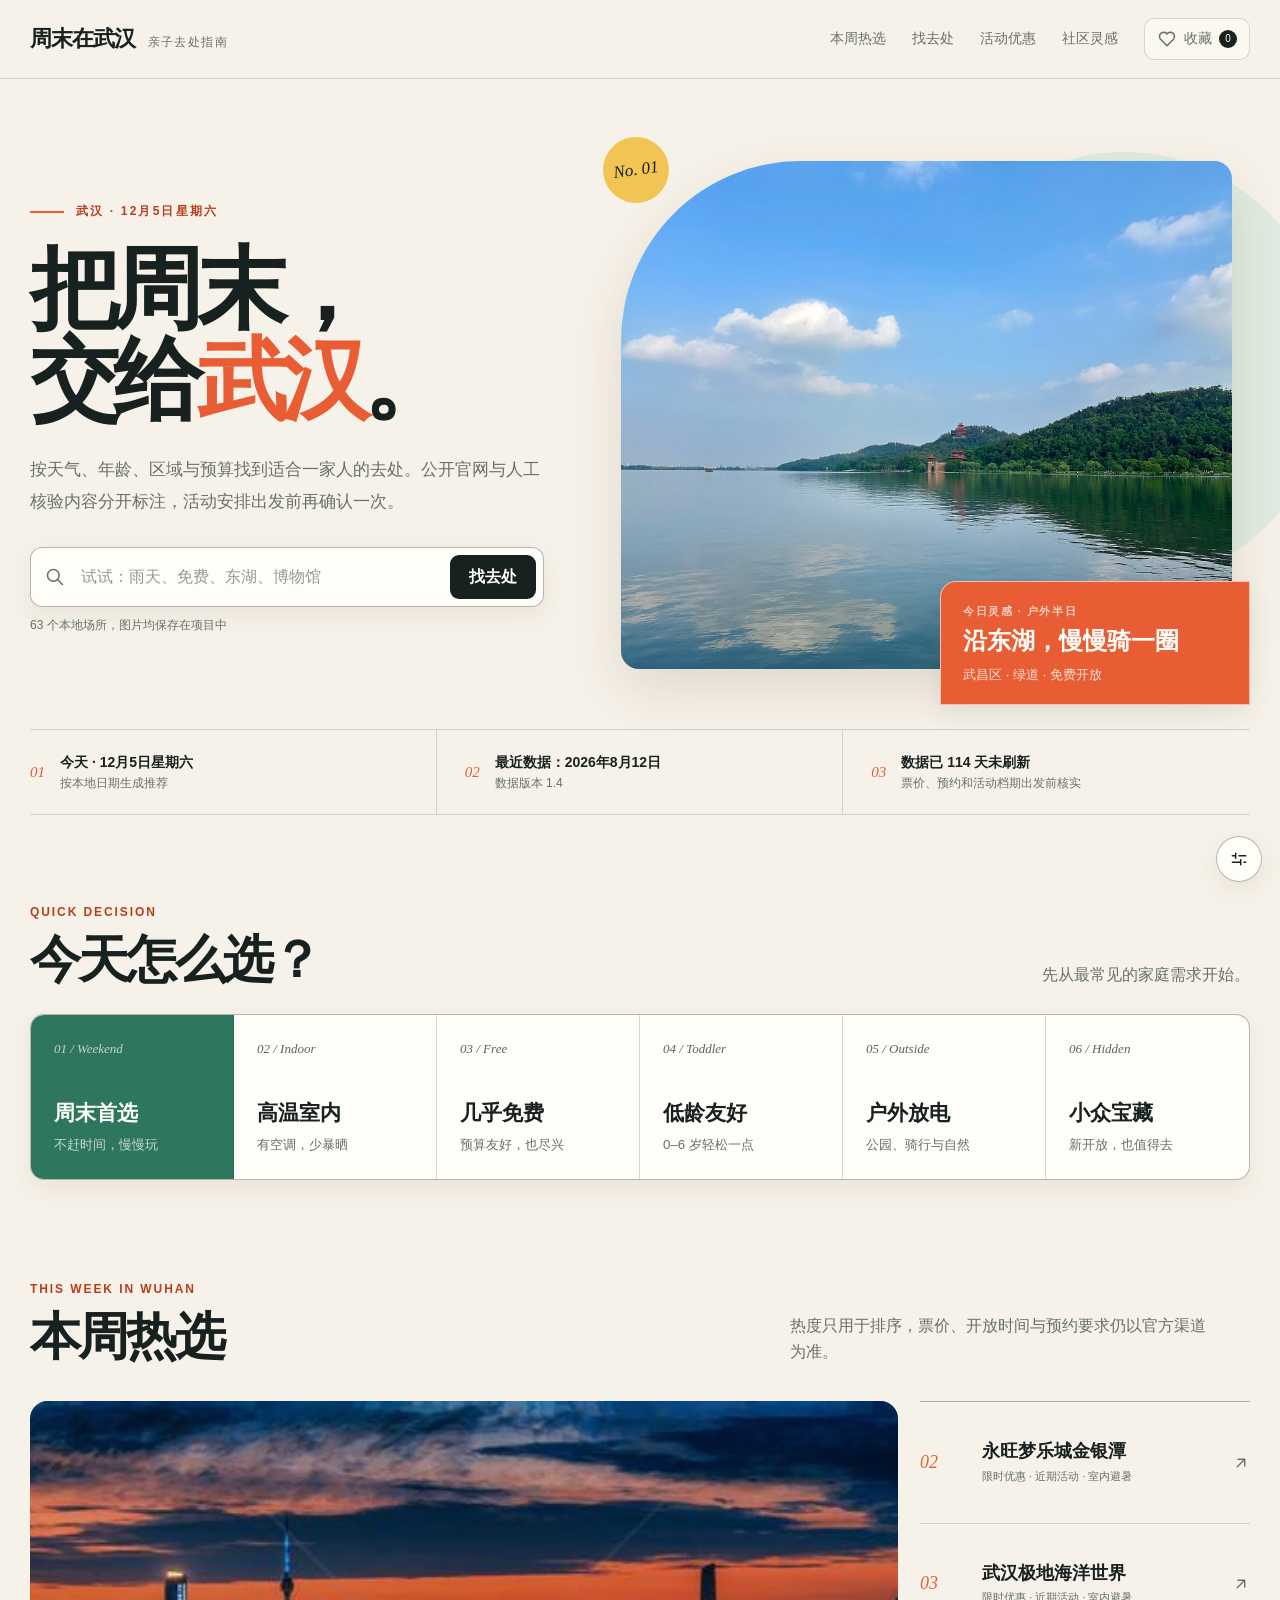
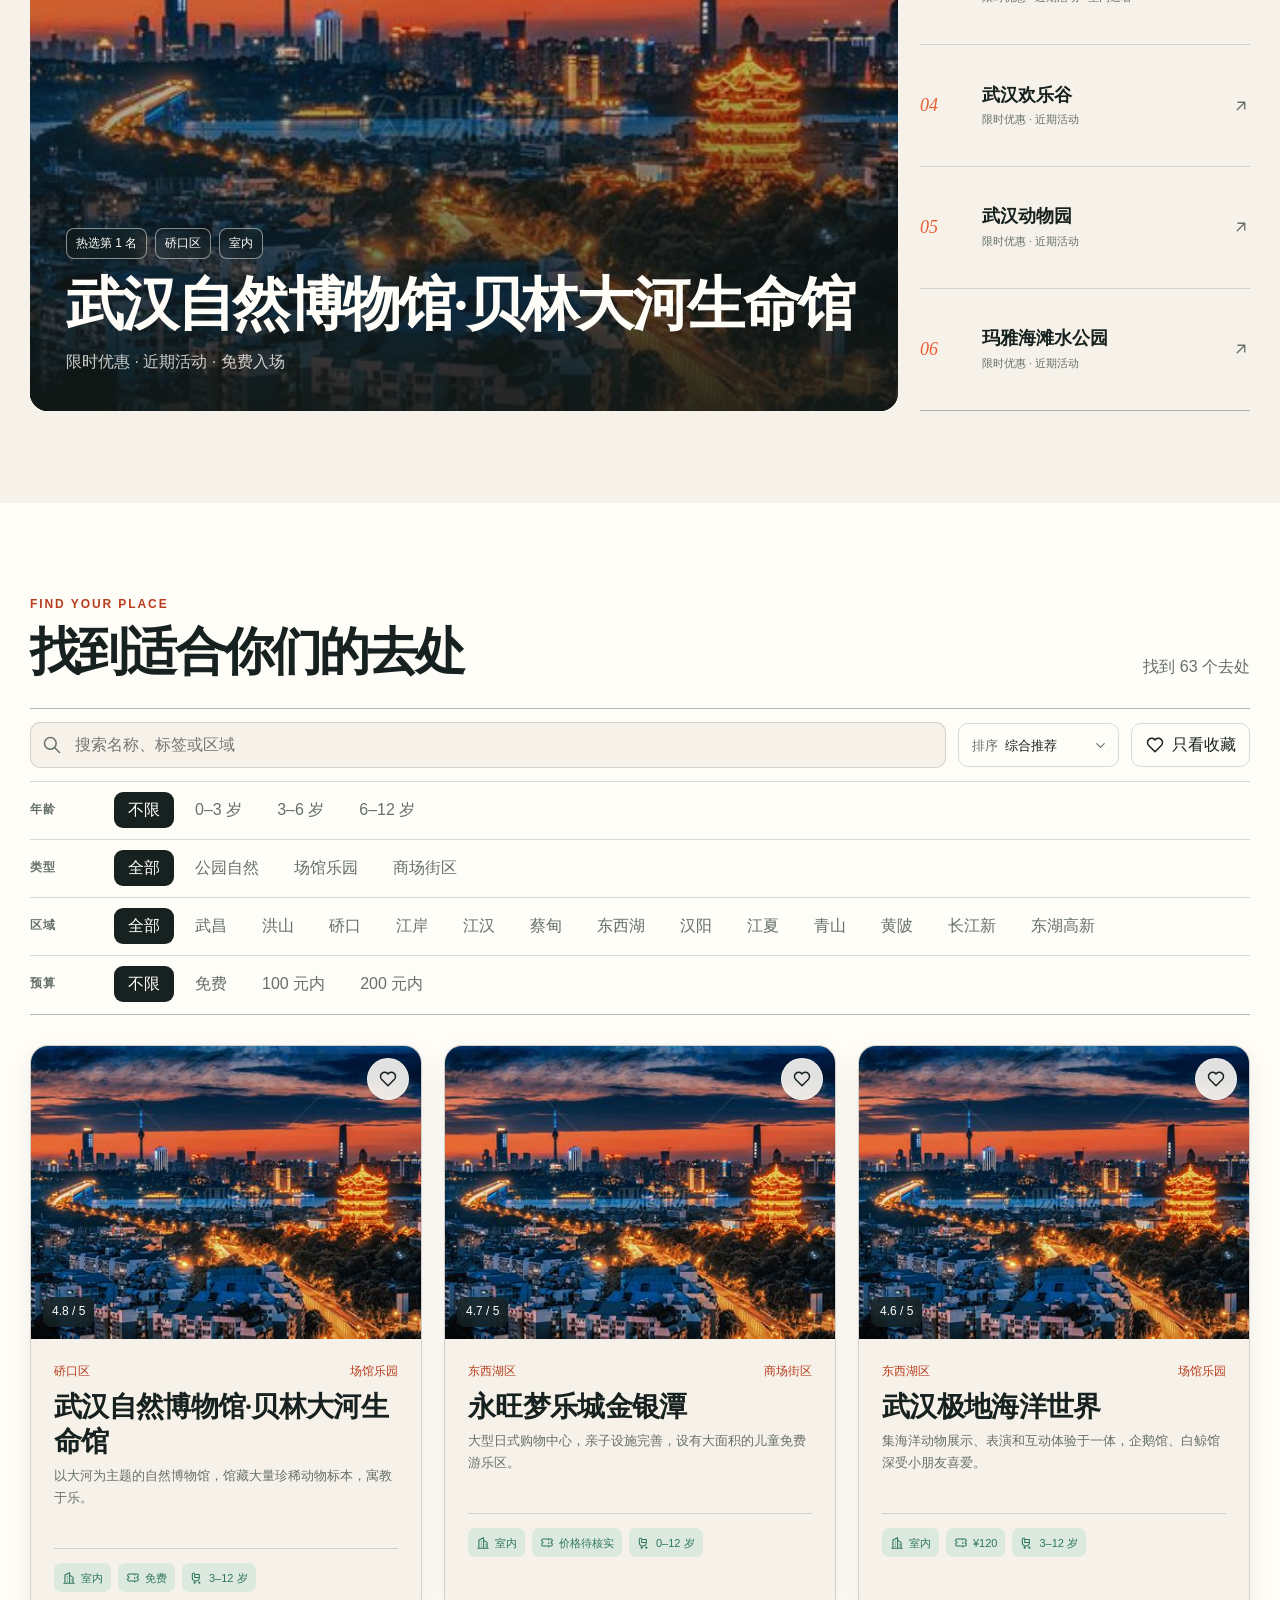
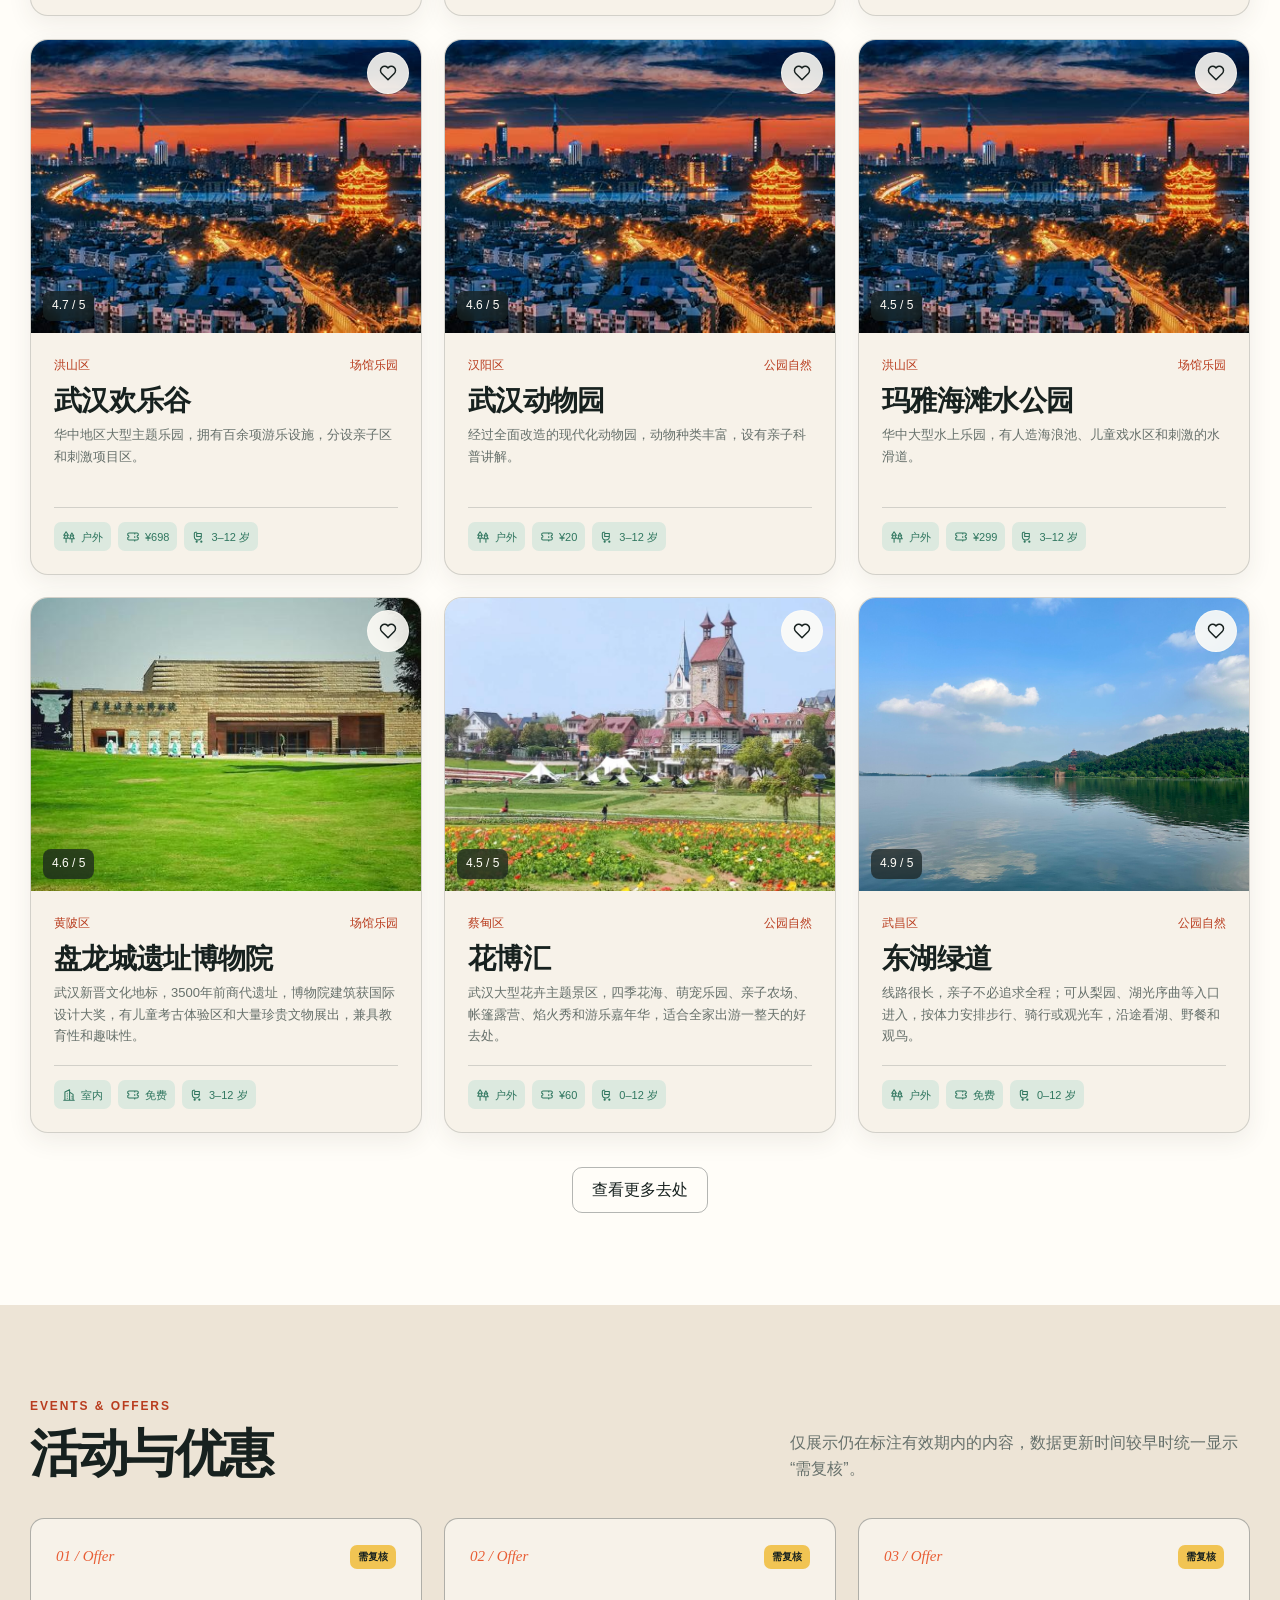
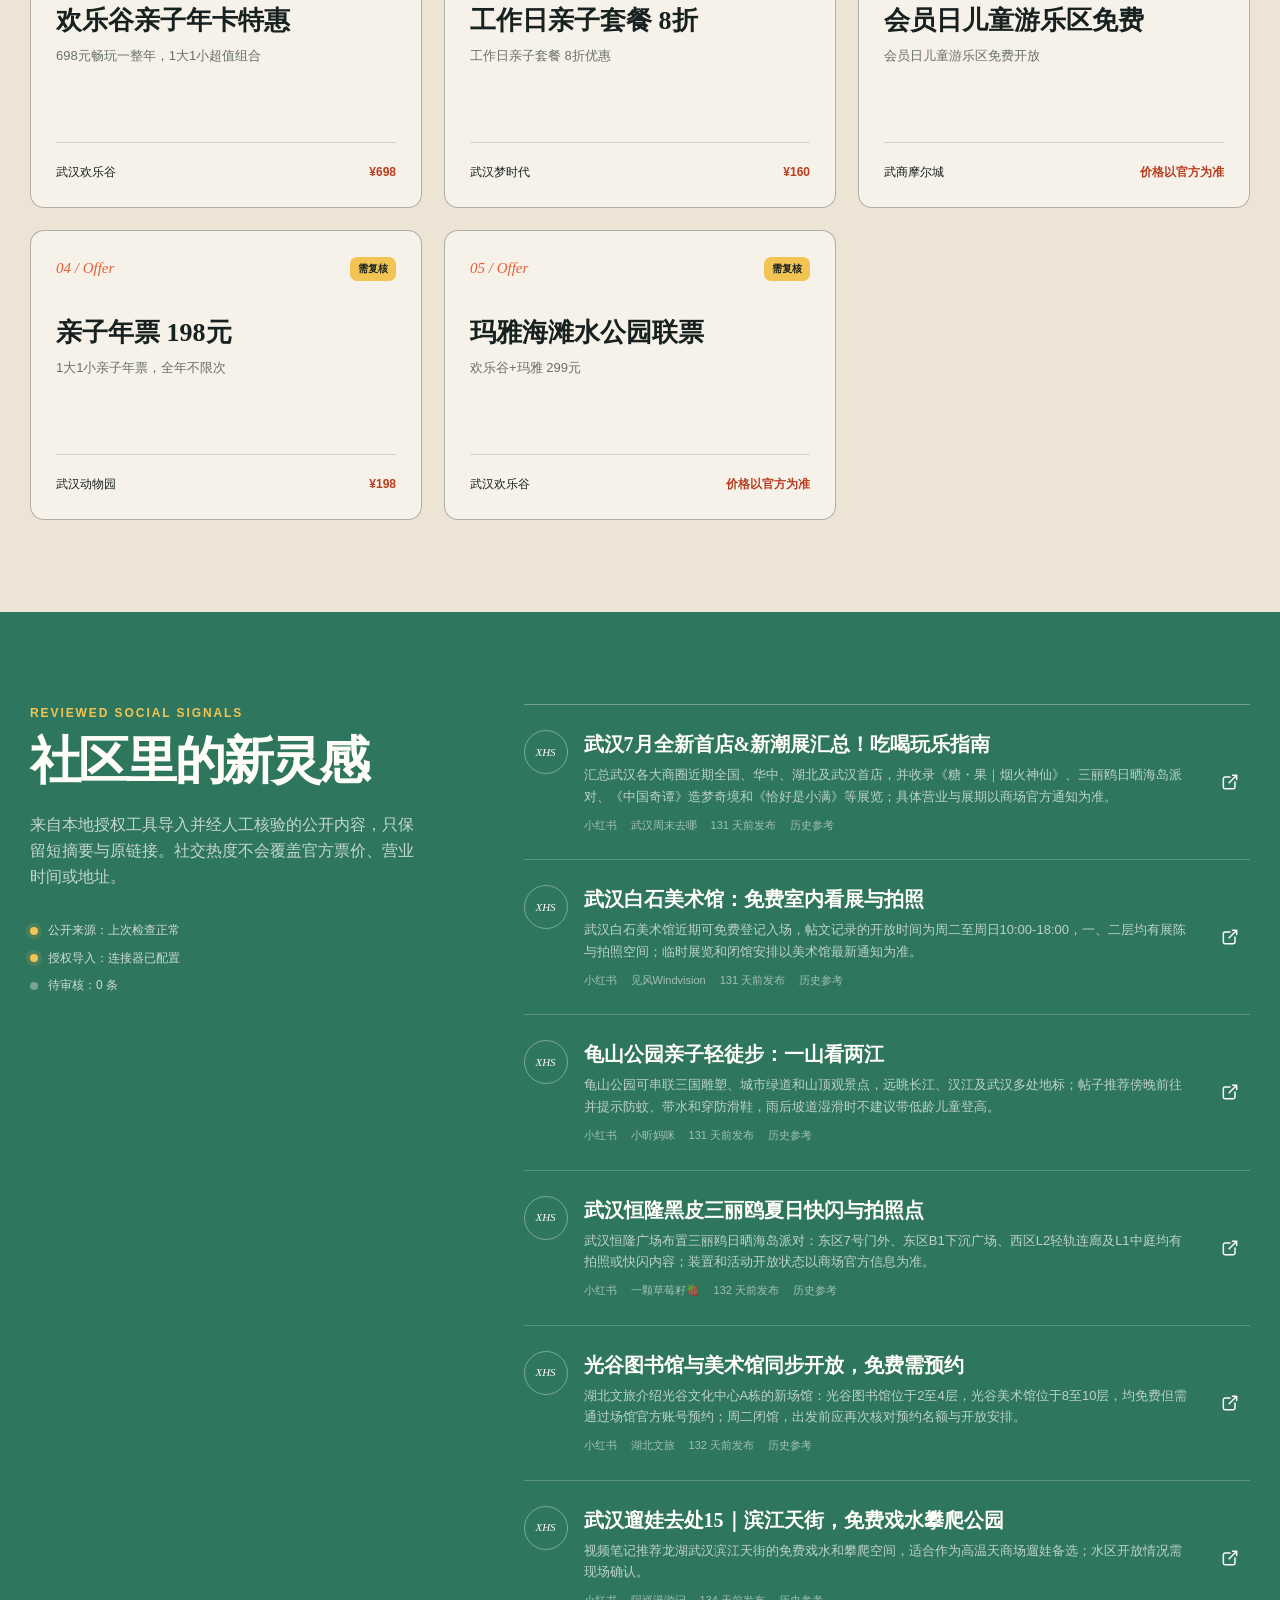
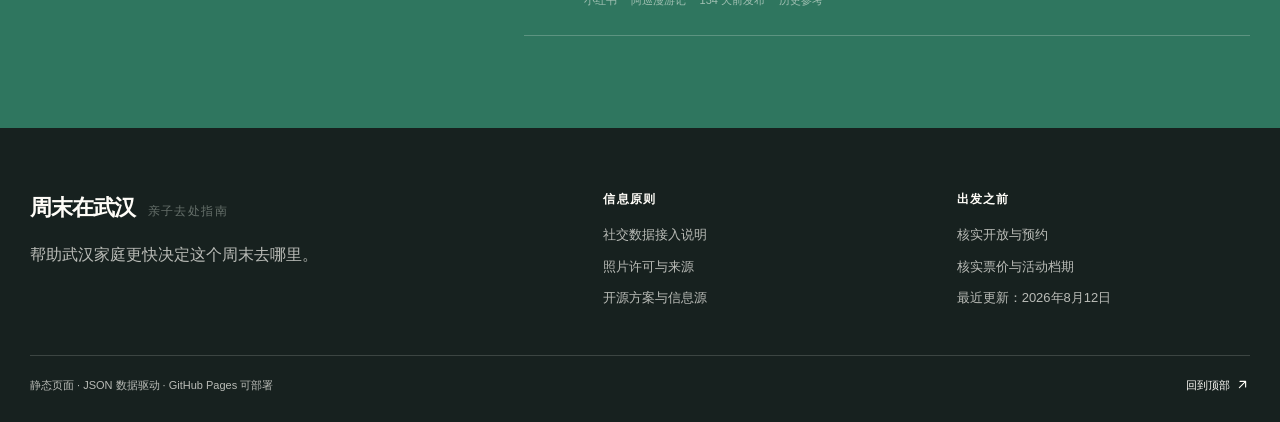
==== commit ae086282: "feat: add verified niche family destinations" ====
--- a/index-v2.html
+++ b/index-v2.html
@@ -83,6 +83,7 @@
           <button class="scene-button" type="button" data-scene="free"><span>03 / Free</span><strong>几乎免费</strong><small>预算友好，也尽兴</small></button>
           <button class="scene-button" type="button" data-scene="toddler"><span>04 / Toddler</span><strong>低龄友好</strong><small>0–6 岁轻松一点</small></button>
           <button class="scene-button" type="button" data-scene="outdoor"><span>05 / Outside</span><strong>户外放电</strong><small>公园、骑行与自然</small></button>
+          <button class="scene-button" type="button" data-scene="niche"><span>06 / Hidden</span><strong>小众宝藏</strong><small>新开放，也值得去</small></button>
         </div>
       </div>
     </section>
--- a/css/style-v2.css
+++ b/css/style-v2.css
@@ -109,7 +109,7 @@
 .section-kicker { margin: 0 0 8px; color: var(--orange-dark); font-size: 12px; font-weight: 700; letter-spacing: .16em; }
 h2 { margin: 0; font-family: var(--serif); font-size: clamp(36px, 4vw, 54px); line-height: 1.12; letter-spacing: -.055em; }
 .compact-heading { margin-bottom: 26px; }
-.scene-rail { display: grid; grid-template-columns: repeat(5, 1fr); overflow: hidden; border: 1px solid var(--line-strong); border-radius: 14px; background: var(--white); box-shadow: var(--shadow-1); }
+.scene-rail { display: grid; grid-template-columns: repeat(6, 1fr); overflow: hidden; border: 1px solid var(--line-strong); border-radius: 14px; background: var(--white); box-shadow: var(--shadow-1); }
 .scene-button { min-width: 0; min-height: 164px; display: flex; flex-direction: column; align-items: flex-start; justify-content: flex-end; padding: 23px; border: 0; border-right: 1px solid var(--line); background: transparent; text-align: left; cursor: pointer; transition: color 200ms var(--ease), background 200ms var(--ease), transform 200ms var(--ease); }
 .scene-button:last-child { border-right: 0; }
 .scene-button:hover { background: var(--green-soft); }
@@ -172,6 +172,7 @@
 .favorite-button.active { background: var(--orange); color: var(--white); }
 .favorite-button.active .icon { fill: currentColor; }
 .rating-badge { position: absolute; left: 12px; bottom: 12px; padding: 5px 9px; border-radius: 8px; background: rgba(23, 33, 31, .72); color: var(--white); font-size: 12px; backdrop-filter: blur(8px); }
+.rating-badge.niche { background: rgba(196, 85, 41, .9); font-weight: 700; letter-spacing: .04em; }
 .place-card-body { padding: 20px; }
 .place-meta { display: flex; justify-content: space-between; gap: 12px; color: var(--orange-dark); font-size: 12px; }
 .place-card h3 { margin: 8px 0 6px; font-family: var(--serif); font-size: 25px; line-height: 1.25; letter-spacing: -.025em; }
@@ -245,6 +246,10 @@
 .dialog-description { margin: 0 0 24px; color: var(--muted); font-size: 16px; }
 .dialog-tags { display: flex; flex-wrap: wrap; gap: 7px; }
 .dialog-tag { padding: 5px 9px; border-radius: 7px; background: var(--green-soft); color: var(--green); font-size: 11px; }
+.dialog-research { display: grid; gap: 10px; margin-top: 24px; padding-top: 20px; border-top: 1px solid var(--line); }
+.dialog-research p { margin: 0; color: var(--muted); font-size: 12px; }
+.dialog-source { width: fit-content; display: inline-flex; align-items: center; gap: 7px; color: var(--orange-dark); font-size: 13px; font-weight: 700; }
+.dialog-source .icon { width: 16px; height: 16px; }
 .detail-list { display: grid; gap: 1px; overflow: hidden; border: 1px solid var(--line); border-radius: 12px; background: var(--line); }
 .detail-row { display: grid; grid-template-columns: 28px 1fr; gap: 9px; padding: 13px; background: var(--white); }
 .detail-row .icon { width: 18px; height: 18px; color: var(--orange-dark); }
--- a/css/responsive-v2.css
+++ b/css/responsive-v2.css
@@ -1,6 +1,6 @@
 @media (max-width: 1080px) {
   .hero-grid { grid-template-columns: minmax(0, .95fr) minmax(420px, 1.05fr); gap: 44px; }
-  .scene-rail { grid-template-columns: repeat(5, minmax(190px, 1fr)); overflow-x: auto; scroll-snap-type: x mandatory; }
+  .scene-rail { grid-template-columns: repeat(6, minmax(190px, 1fr)); overflow-x: auto; scroll-snap-type: x mandatory; }
   .scene-button { scroll-snap-align: start; }
   .place-grid { grid-template-columns: repeat(2, minmax(0, 1fr)); }
   .deal-grid { grid-template-columns: repeat(2, minmax(0, 1fr)); }
@@ -69,7 +69,7 @@
   .photo-caption { width: 78%; padding: 15px 16px; }
   .photo-caption strong { font-size: 20px; }
   .scene-section { padding-top: 58px; }
-  .scene-rail { grid-template-columns: repeat(5, 77%); }
+  .scene-rail { grid-template-columns: repeat(6, 77%); }
   .scene-button { min-height: 150px; }
   .hot-feature { min-height: 500px; }
   .hot-feature-content { padding: 24px; }
@@ -101,5 +101,5 @@
   .filter-search-row { grid-template-columns: 1fr; }
   .filter-drawer-button, .sort-select, .favorite-filter { width: 100%; }
   .filter-drawer-button, .favorite-filter { justify-content: center; }
-  .scene-rail { grid-template-columns: repeat(5, 84%); }
+  .scene-rail { grid-template-columns: repeat(6, 84%); }
 }
